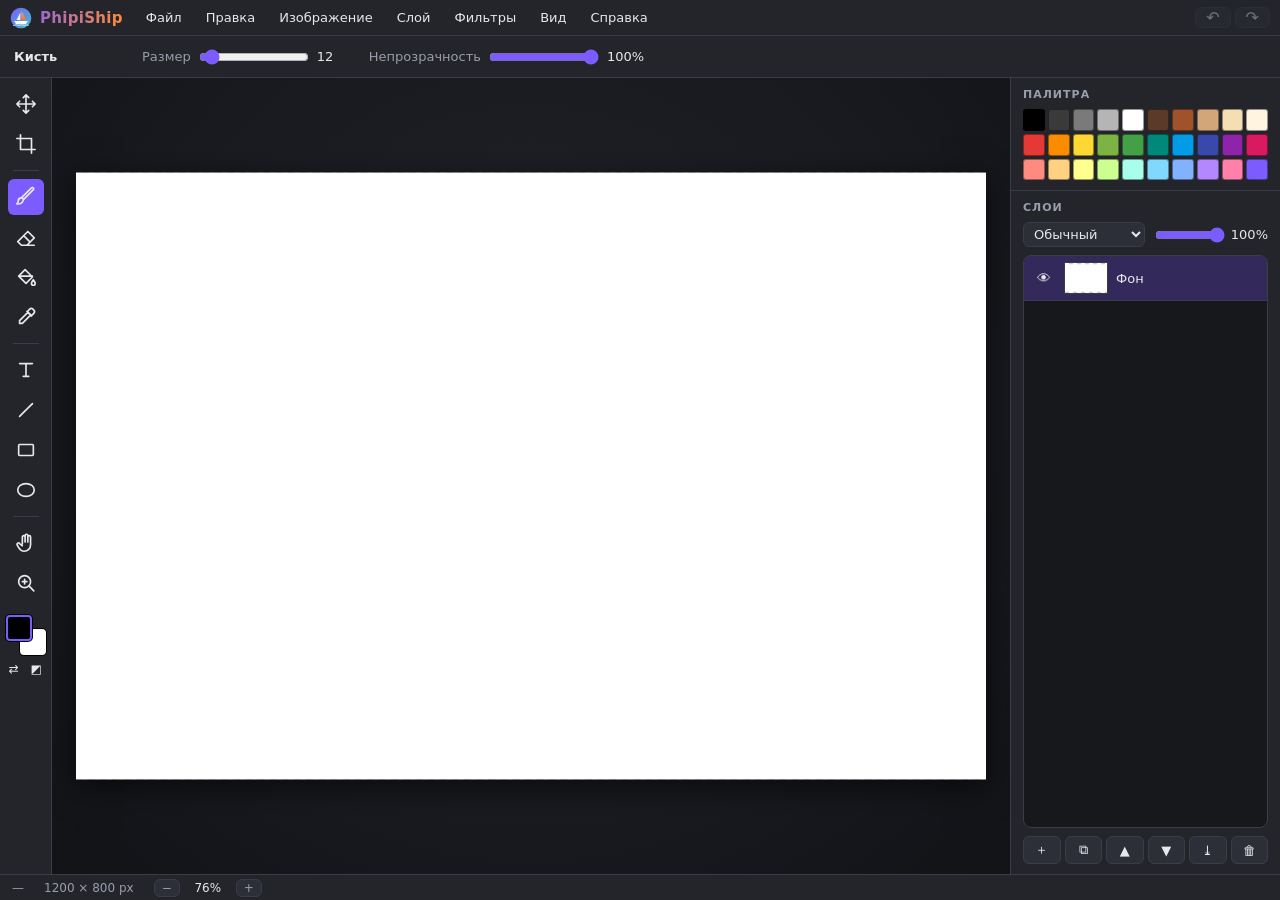
==== index.html @ d6c44a64 "Add PhipiShip: browser-based raster image editor Layers with blend modes, brush/eraser/fill/picker/t" ====
<!doctype html>
<html lang="ru">
<head>
  <meta charset="utf-8">
  <meta name="viewport" content="width=device-width, initial-scale=1">
  <title>PhipiShip — графический редактор</title>
  <link rel="icon" href="logo.svg" type="image/svg+xml">
  <link rel="stylesheet" href="style.css">
</head>
<body>
  <header class="menubar">
    <div class="brand">
      <img src="logo.svg" alt="" width="22" height="22">
      <span>PhipiShip</span>
    </div>

    <nav class="menus">
      <div class="menu">
        <button class="menu-title">Файл</button>
        <div class="dropdown">
          <button data-action="new">Новый… <kbd>Ctrl+Alt+N</kbd></button>
          <button data-action="open">Открыть… <kbd>Ctrl+O</kbd></button>
          <button data-action="place">Поместить как слой…</button>
          <hr>
          <button data-action="savePng">Сохранить PNG <kbd>Ctrl+S</kbd></button>
          <button data-action="saveJpg">Экспорт JPG…</button>
        </div>
      </div>
      <div class="menu">
        <button class="menu-title">Правка</button>
        <div class="dropdown">
          <button data-action="undo">Отменить <kbd>Ctrl+Z</kbd></button>
          <button data-action="redo">Повторить <kbd>Ctrl+Shift+Z</kbd></button>
          <hr>
          <button data-action="clearLayer">Очистить слой <kbd>Del</kbd></button>
          <button data-action="fillLayer">Залить слой основным цветом</button>
        </div>
      </div>
      <div class="menu">
        <button class="menu-title">Изображение</button>
        <div class="dropdown">
          <button data-action="imageSize">Размер изображения…</button>
          <button data-action="canvasSize">Размер холста…</button>
          <hr>
          <button data-action="rotCW">Повернуть на 90° по часовой</button>
          <button data-action="rotCCW">Повернуть на 90° против часовой</button>
          <button data-action="flipH">Отразить холст по горизонтали</button>
          <button data-action="flipV">Отразить холст по вертикали</button>
          <hr>
          <button data-action="flatten">Свести все слои</button>
        </div>
      </div>
      <div class="menu">
        <button class="menu-title">Слой</button>
        <div class="dropdown">
          <button data-action="layerNew">Новый слой <kbd>Ctrl+Shift+N</kbd></button>
          <button data-action="layerDup">Дублировать слой <kbd>Ctrl+J</kbd></button>
          <button data-action="layerDel">Удалить слой</button>
          <button data-action="mergeDown">Объединить с нижним <kbd>Ctrl+E</kbd></button>
          <hr>
          <button data-action="layerUp">Поднять</button>
          <button data-action="layerDown">Опустить</button>
          <hr>
          <button data-action="flipLayerH">Отразить слой по горизонтали</button>
          <button data-action="flipLayerV">Отразить слой по вертикали</button>
        </div>
      </div>
      <div class="menu">
        <button class="menu-title">Фильтры</button>
        <div class="dropdown">
          <button data-action="brightness">Яркость / Контраст…</button>
          <button data-action="hueSat">Тон / Насыщенность…</button>
          <hr>
          <button data-action="grayscale">Обесцветить</button>
          <button data-action="invert">Инвертировать <kbd>Ctrl+I</kbd></button>
          <button data-action="sepia">Сепия</button>
          <hr>
          <button data-action="blur">Размытие…</button>
          <button data-action="sharpen">Резкость…</button>
          <button data-action="noise">Шум…</button>
          <button data-action="pixelate">Пикселизация…</button>
          <button data-action="threshold">Порог…</button>
        </div>
      </div>
      <div class="menu">
        <button class="menu-title">Вид</button>
        <div class="dropdown">
          <button data-action="zoomIn">Приблизить <kbd>Ctrl++</kbd></button>
          <button data-action="zoomOut">Отдалить <kbd>Ctrl+−</kbd></button>
          <button data-action="fit">По размеру окна <kbd>Ctrl+0</kbd></button>
          <button data-action="actual">100% <kbd>Ctrl+1</kbd></button>
        </div>
      </div>
      <div class="menu">
        <button class="menu-title">Справка</button>
        <div class="dropdown">
          <button data-action="shortcuts">Горячие клавиши</button>
          <button data-action="about">О программе</button>
        </div>
      </div>
    </nav>

    <div class="history-btns">
      <button id="undoBtn" data-action="undo" title="Отменить (Ctrl+Z)">↶</button>
      <button id="redoBtn" data-action="redo" title="Повторить (Ctrl+Shift+Z)">↷</button>
    </div>
  </header>

  <div class="optionsbar">
    <span class="opt-tool" id="optToolName">Кисть</span>
    <label data-for="brush eraser line rect ellipse">Размер
      <input type="range" id="size" min="1" max="200" value="12">
      <output id="sizeOut">12</output>
    </label>
    <label data-for="brush eraser line rect ellipse fill text">Непрозрачность
      <input type="range" id="opacity" min="1" max="100" value="100">
      <output id="opacityOut">100%</output>
    </label>
    <label data-for="fill">Допуск
      <input type="range" id="tolerance" min="0" max="255" value="32">
      <output id="toleranceOut">32</output>
    </label>
    <label data-for="rect ellipse">
      <input type="checkbox" id="shapeFill"> Заливка
    </label>
    <label data-for="text">Шрифт
      <select id="font">
        <option value="system-ui, sans-serif">Без засечек</option>
        <option value="Georgia, serif">С засечками</option>
        <option value="ui-monospace, monospace">Моноширинный</option>
        <option value="Impact, 'Arial Black', sans-serif">Плакатный</option>
        <option value="'Comic Sans MS', 'Comic Neue', cursive">Рукописный</option>
      </select>
    </label>
    <label data-for="text">Кегль
      <input type="number" id="fontSize" min="4" max="999" value="48">
    </label>
    <label data-for="text">
      <input type="checkbox" id="fontBold"> Жирный
    </label>
    <span data-for="crop" class="crop-actions">
      <button id="cropApply" class="primary">Применить (Enter)</button>
      <button id="cropCancel">Отмена (Esc)</button>
    </span>
    <span data-for="move picker hand zoom" class="hint" id="toolHint"></span>
  </div>

  <main class="workspace">
    <aside class="toolbar" id="toolbar">
      <button data-tool="move" title="Перемещение (V)"><svg viewBox="0 0 24 24"><path d="M12 2v20M2 12h20M12 2 9 5M12 2l3 3M12 22l-3-3M12 22l3-3M2 12l3-3M2 12l3 3M22 12l-3-3M22 12l-3 3"/></svg></button>
      <button data-tool="crop" title="Кадрирование (C)"><svg viewBox="0 0 24 24"><path d="M6 2v16h16M2 6h16v16"/></svg></button>
      <span class="sep"></span>
      <button data-tool="brush" title="Кисть (B)"><svg viewBox="0 0 24 24"><path d="M9.5 14.5 20 4a1.4 1.4 0 0 0-2-2L7.5 12.5"/><path d="M7 13c-2 0-3.5 1.5-3.5 3.5 0 1.5-1 2.5-1.5 3 3 .5 7-.5 7-4.5a2 2 0 0 0-2-2z"/></svg></button>
      <button data-tool="eraser" title="Ластик (E)"><svg viewBox="0 0 24 24"><path d="m7 21-4-4L14 6l7 7-8 8H7zM9.5 10.5l7 7M13 21h8"/></svg></button>
      <button data-tool="fill" title="Заливка (G)"><svg viewBox="0 0 24 24"><path d="m4 11 7-7 8 8-7 7zM4 11h15M20 15s2 2.7 2 4a2 2 0 0 1-4 0c0-1.3 2-4 2-4z"/></svg></button>
      <button data-tool="picker" title="Пипетка (I)"><svg viewBox="0 0 24 24"><path d="M14 7 5 16v3h3l9-9M13 6l5 5M16 3.5a2.5 2.5 0 0 1 3.5 0l1 1a2.5 2.5 0 0 1 0 3.5L18 10.5 13.5 6z"/></svg></button>
      <span class="sep"></span>
      <button data-tool="text" title="Текст (T)"><svg viewBox="0 0 24 24"><path d="M5 5h14M12 5v14M9 19h6"/></svg></button>
      <button data-tool="line" title="Линия (L)"><svg viewBox="0 0 24 24"><path d="M5 19 19 5"/></svg></button>
      <button data-tool="rect" title="Прямоугольник (U)"><svg viewBox="0 0 24 24"><rect x="4" y="6" width="16" height="12" rx="1"/></svg></button>
      <button data-tool="ellipse" title="Эллипс (O)"><svg viewBox="0 0 24 24"><ellipse cx="12" cy="12" rx="9" ry="7"/></svg></button>
      <span class="sep"></span>
      <button data-tool="hand" title="Рука (H, или зажать Пробел)"><svg viewBox="0 0 24 24"><path d="M8 13V5.5a1.5 1.5 0 0 1 3 0V11M11 11V4a1.5 1.5 0 0 1 3 0v7M14 11V5.5a1.5 1.5 0 0 1 3 0V14c0 4-3 7-7 7-3 0-4.5-1.5-6-4l-1.6-2.8a1.5 1.5 0 0 1 2.6-1.5L8 15"/></svg></button>
      <button data-tool="zoom" title="Масштаб (Z, Alt — отдалить)"><svg viewBox="0 0 24 24"><circle cx="10.5" cy="10.5" r="6.5"/><path d="m15.5 15.5 5 5M8 10.5h5M10.5 8v5"/></svg></button>

      <div class="colors">
        <div class="swatches">
          <button id="secondarySwatch" class="swatch secondary" title="Фоновый цвет"></button>
          <button id="primarySwatch" class="swatch primary" title="Основной цвет"></button>
        </div>
        <div class="color-tools">
          <button id="swapColors" title="Поменять местами (X)">⇄</button>
          <button id="resetColors" title="По умолчанию (D)">◩</button>
        </div>
        <input type="color" id="primaryInput" value="#000000" hidden>
        <input type="color" id="secondaryInput" value="#ffffff" hidden>
      </div>
    </aside>

    <section class="viewport" id="viewport">
      <div class="stage" id="stage">
        <canvas id="view"></canvas>
      </div>
      <div class="drop-hint" id="dropHint">Отпустите, чтобы добавить изображение как слой</div>
    </section>

    <aside class="panel">
      <section class="panel-block">
        <h3>Палитра</h3>
        <div class="palette" id="palette"></div>
      </section>

      <section class="panel-block layers-block">
        <h3>Слои</h3>
        <div class="layer-props">
          <select id="blendMode" title="Режим наложения">
            <option value="source-over">Обычный</option>
            <option value="multiply">Умножение</option>
            <option value="screen">Экран</option>
            <option value="overlay">Перекрытие</option>
            <option value="darken">Затемнение</option>
            <option value="lighten">Замена светлым</option>
            <option value="color-dodge">Осветление основы</option>
            <option value="color-burn">Затемнение основы</option>
            <option value="hard-light">Жёсткий свет</option>
            <option value="soft-light">Мягкий свет</option>
            <option value="difference">Разница</option>
            <option value="exclusion">Исключение</option>
            <option value="hue">Цветовой тон</option>
            <option value="saturation">Насыщенность</option>
            <option value="color">Цветность</option>
            <option value="luminosity">Яркость</option>
          </select>
          <label class="layer-opacity" title="Непрозрачность слоя">
            <input type="range" id="layerOpacity" min="0" max="100" value="100">
            <output id="layerOpacityOut">100%</output>
          </label>
        </div>
        <ul class="layers" id="layers"></ul>
        <div class="layer-actions">
          <button data-action="layerNew" title="Новый слой">＋</button>
          <button data-action="layerDup" title="Дублировать">⧉</button>
          <button data-action="layerUp" title="Поднять">▲</button>
          <button data-action="layerDown" title="Опустить">▼</button>
          <button data-action="mergeDown" title="Объединить с нижним">⤓</button>
          <button data-action="layerDel" title="Удалить слой">🗑</button>
        </div>
      </section>
    </aside>
  </main>

  <footer class="statusbar">
    <span id="statusCoords">—</span>
    <span id="statusSize"></span>
    <span class="zoom-ctl">
      <button data-action="zoomOut" title="Отдалить">−</button>
      <span id="zoomLabel">100%</span>
      <button data-action="zoomIn" title="Приблизить">+</button>
    </span>
    <span id="statusMsg" class="msg"></span>
  </footer>

  <div class="modal" id="modal" hidden>
    <form class="modal-box" id="modalForm">
      <h2 id="modalTitle"></h2>
      <div id="modalBody" class="modal-body"></div>
      <div class="modal-buttons">
        <button type="button" id="modalCancel">Отмена</button>
        <button type="submit" id="modalOk" class="primary">OK</button>
      </div>
    </form>
  </div>

  <input type="file" id="fileOpen" accept="image/*" hidden>
  <input type="file" id="filePlace" accept="image/*" hidden>

  <script src="app.js"></script>
</body>
</html>
---- style.css ----
:root {
  --bg: #17181c;
  --panel: #23252b;
  --panel-2: #2c2f37;
  --border: #3a3d47;
  --text: #e7e8ec;
  --muted: #9a9dab;
  --accent: #7c5cff;
  --accent-2: #ff8a3d;
  --danger: #ff5c6c;
  font-family: system-ui, -apple-system, "Segoe UI", Roboto, sans-serif;
  font-size: 13px;
  color-scheme: dark;
}

* { box-sizing: border-box; }
[hidden] { display: none !important; }

html, body {
  margin: 0;
  height: 100%;
  background: var(--bg);
  color: var(--text);
  overflow: hidden;
}

body {
  display: grid;
  grid-template-rows: 36px 42px 1fr 26px;
  user-select: none;
}

button, select, input {
  font: inherit;
  color: inherit;
}

button {
  background: var(--panel-2);
  border: 1px solid var(--border);
  border-radius: 6px;
  padding: 4px 10px;
  cursor: pointer;
}
button:hover { border-color: var(--accent); }
button:disabled { opacity: .4; cursor: default; border-color: var(--border); }
button.primary { background: var(--accent); border-color: var(--accent); color: #fff; }

select, input[type=number] {
  background: var(--panel-2);
  border: 1px solid var(--border);
  border-radius: 6px;
  padding: 3px 6px;
}
input[type=number] { width: 72px; }
input[type=range] { accent-color: var(--accent); width: 110px; }
input[type=checkbox] { accent-color: var(--accent); }

kbd {
  font-family: inherit;
  font-size: 11px;
  color: var(--muted);
  margin-left: auto;
  padding-left: 24px;
}

/* ---------- Меню ---------- */
.menubar {
  display: flex;
  align-items: center;
  gap: 12px;
  padding: 0 10px;
  background: var(--panel);
  border-bottom: 1px solid var(--border);
}
.brand {
  display: flex;
  align-items: center;
  gap: 8px;
  font-weight: 700;
  letter-spacing: .3px;
  background: linear-gradient(90deg, var(--accent), var(--accent-2));
  -webkit-background-clip: text;
  background-clip: text;
  color: transparent;
  font-size: 15px;
}
.menus { display: flex; gap: 2px; }
.menu { position: relative; }
.menu-title { background: none; border: 1px solid transparent; }
.menu.open .menu-title, .menu-title:hover { background: var(--panel-2); border-color: transparent; }
.dropdown {
  display: none;
  position: absolute;
  top: 100%;
  left: 0;
  z-index: 50;
  min-width: 260px;
  padding: 6px;
  background: var(--panel);
  border: 1px solid var(--border);
  border-radius: 8px;
  box-shadow: 0 12px 32px rgba(0,0,0,.45);
}
.menu.open .dropdown { display: block; }
.dropdown button {
  display: flex;
  width: 100%;
  text-align: left;
  background: none;
  border: none;
  padding: 6px 10px;
}
.dropdown button:hover { background: var(--accent); color: #fff; }
.dropdown button:hover kbd { color: #fff; }
.dropdown hr { border: 0; border-top: 1px solid var(--border); margin: 4px 0; }
.history-btns { margin-left: auto; display: flex; gap: 4px; }
.history-btns button { font-size: 16px; padding: 0 10px; }

/* ---------- Панель параметров ---------- */
.optionsbar {
  display: flex;
  align-items: center;
  gap: 18px;
  padding: 0 14px;
  background: var(--panel);
  border-bottom: 1px solid var(--border);
  white-space: nowrap;
  overflow-x: auto;
}
.optionsbar label { display: flex; align-items: center; gap: 6px; color: var(--muted); }
.optionsbar output { color: var(--text); min-width: 34px; }
.opt-tool { font-weight: 600; min-width: 110px; }
.crop-actions { display: flex; gap: 6px; }
.hint { color: var(--muted); }

/* ---------- Рабочая область ---------- */
.workspace {
  display: grid;
  grid-template-columns: 52px 1fr 270px;
  min-height: 0;
}

.toolbar {
  display: flex;
  flex-direction: column;
  align-items: center;
  gap: 4px;
  padding: 8px 0;
  background: var(--panel);
  border-right: 1px solid var(--border);
  overflow-y: auto;
}
.toolbar [data-tool] {
  width: 36px;
  height: 36px;
  padding: 6px;
  background: none;
  border-color: transparent;
}
.toolbar [data-tool]:hover { background: var(--panel-2); }
.toolbar [data-tool].active { background: var(--accent); }
.toolbar svg {
  width: 100%;
  height: 100%;
  fill: none;
  stroke: currentColor;
  stroke-width: 1.8;
  stroke-linecap: round;
  stroke-linejoin: round;
}
.toolbar .sep { width: 26px; height: 1px; background: var(--border); margin: 4px 0; }

.colors { margin-top: 10px; display: flex; flex-direction: column; align-items: center; gap: 6px; }
.swatches { position: relative; width: 40px; height: 40px; }
.swatch {
  position: absolute;
  width: 26px;
  height: 26px;
  padding: 0;
  border: 2px solid #fff;
  border-radius: 4px;
  box-shadow: 0 0 0 1px #000;
}
.swatch.primary { left: 0; top: 0; z-index: 1; }
.swatch.secondary { right: 0; bottom: 0; }
.color-tools { display: flex; gap: 2px; }
.color-tools button { padding: 0 4px; font-size: 12px; background: none; border-color: transparent; }

.viewport {
  position: relative;
  overflow: hidden;
  background:
    radial-gradient(circle at 50% 40%, #22242b, #121317);
  touch-action: none;
}
.stage {
  position: absolute;
  left: 0;
  top: 0;
  transform-origin: 0 0;
  box-shadow: 0 10px 40px rgba(0,0,0,.6);
}
#view {
  display: block;
  background-color: #fff;
  background-image:
    linear-gradient(45deg, #ccc 25%, transparent 25%),
    linear-gradient(-45deg, #ccc 25%, transparent 25%),
    linear-gradient(45deg, transparent 75%, #ccc 75%),
    linear-gradient(-45deg, transparent 75%, #ccc 75%);
  background-size: 16px 16px;
  background-position: 0 0, 0 8px, 8px -8px, -8px 0;
}
.viewport[data-cursor=crosshair] { cursor: crosshair; }
.viewport[data-cursor=move] { cursor: move; }
.viewport[data-cursor=grab] { cursor: grab; }
.viewport[data-cursor=grabbing] { cursor: grabbing; }
.viewport[data-cursor=text] { cursor: text; }
.viewport[data-cursor=zoom-in] { cursor: zoom-in; }
.viewport[data-cursor=none] { cursor: none; }

.brush-cursor {
  position: absolute;
  pointer-events: none;
  border: 1px solid #fff;
  border-radius: 50%;
  box-shadow: 0 0 0 1px rgba(0,0,0,.7);
  transform: translate(-50%, -50%);
  display: none;
}

.drop-hint {
  display: none;
  position: absolute;
  inset: 16px;
  border: 2px dashed var(--accent);
  border-radius: 12px;
  background: rgba(124,92,255,.12);
  align-items: center;
  justify-content: center;
  font-size: 16px;
  pointer-events: none;
}
.viewport.dragover .drop-hint { display: flex; }

/* ---------- Правая панель ---------- */
.panel {
  display: flex;
  flex-direction: column;
  background: var(--panel);
  border-left: 1px solid var(--border);
  min-height: 0;
}
.panel-block { padding: 10px 12px; border-bottom: 1px solid var(--border); }
.panel-block h3 {
  margin: 0 0 8px;
  font-size: 11px;
  text-transform: uppercase;
  letter-spacing: 1px;
  color: var(--muted);
}
.palette { display: grid; grid-template-columns: repeat(10, 1fr); gap: 3px; }
.palette button {
  aspect-ratio: 1;
  padding: 0;
  border-radius: 3px;
  border: 1px solid rgba(0,0,0,.4);
}
.palette button:hover { transform: scale(1.15); border-color: #fff; }

.layers-block { flex: 1; display: flex; flex-direction: column; min-height: 0; border-bottom: 0; }
.layer-props { display: flex; gap: 8px; align-items: center; margin-bottom: 8px; }
.layer-props select { flex: 1; min-width: 0; }
.layer-opacity { display: flex; align-items: center; gap: 4px; }
.layer-opacity input { width: 70px; }
.layer-opacity output { min-width: 34px; text-align: right; }

.layers {
  list-style: none;
  margin: 0;
  padding: 0;
  flex: 1;
  overflow-y: auto;
  border: 1px solid var(--border);
  border-radius: 8px;
  background: var(--bg);
}
.layers li {
  display: flex;
  align-items: center;
  gap: 8px;
  padding: 6px 8px;
  border-bottom: 1px solid var(--border);
  cursor: pointer;
}
.layers li.active { background: rgba(124,92,255,.28); }
.layers li.hidden-layer .layer-name, .layers li.hidden-layer canvas { opacity: .4; }
.layers .eye { padding: 0 4px; background: none; border: none; font-size: 14px; width: 24px; }
.layers canvas {
  width: 44px;
  height: 32px;
  object-fit: contain;
  border: 1px solid var(--border);
  background-color: #fff;
  background-image: linear-gradient(45deg, #ccc 25%, transparent 25%), linear-gradient(-45deg, #ccc 25%, transparent 25%), linear-gradient(45deg, transparent 75%, #ccc 75%), linear-gradient(-45deg, transparent 75%, #ccc 75%);
  background-size: 8px 8px;
  background-position: 0 0, 0 4px, 4px -4px, -4px 0;
}
.layer-name { flex: 1; overflow: hidden; text-overflow: ellipsis; white-space: nowrap; }
.layer-name input { width: 100%; background: var(--panel-2); border: 1px solid var(--accent); border-radius: 4px; padding: 2px 4px; }
.layer-actions { display: flex; gap: 4px; margin-top: 8px; }
.layer-actions button { flex: 1; padding: 4px 0; }

/* ---------- Строка состояния ---------- */
.statusbar {
  display: flex;
  align-items: center;
  gap: 20px;
  padding: 0 12px;
  background: var(--panel);
  border-top: 1px solid var(--border);
  color: var(--muted);
  font-size: 12px;
}
.zoom-ctl { display: flex; align-items: center; gap: 6px; }
.zoom-ctl button { padding: 0 7px; line-height: 16px; }
#zoomLabel { min-width: 44px; text-align: center; color: var(--text); }
.msg { margin-left: auto; color: var(--accent-2); }

/* ---------- Модальное окно ---------- */
.modal {
  position: fixed;
  inset: 0;
  z-index: 100;
  display: flex;
  align-items: center;
  justify-content: center;
  background: rgba(0,0,0,.35);
}
.modal[hidden] { display: none; }
.modal-box {
  width: min(420px, calc(100vw - 32px));
  padding: 18px 20px;
  background: var(--panel);
  border: 1px solid var(--border);
  border-radius: 12px;
  box-shadow: 0 20px 60px rgba(0,0,0,.6);
}
.modal-box h2 { margin: 0 0 14px; font-size: 16px; }
.modal-body { display: flex; flex-direction: column; gap: 12px; }
.modal-body p { margin: 0; color: var(--muted); line-height: 1.5; user-select: text; }
.modal-body table { border-collapse: collapse; width: 100%; }
.modal-body td { padding: 3px 6px; border-bottom: 1px solid var(--border); }
.modal-body td:first-child { color: var(--accent-2); white-space: nowrap; }
.field { display: grid; grid-template-columns: 130px 1fr auto; align-items: center; gap: 10px; }
.field > span:first-child { color: var(--muted); }
.field input[type=range] { width: 100%; }
.field output { min-width: 36px; text-align: right; }
.modal-buttons { display: flex; justify-content: flex-end; gap: 8px; margin-top: 18px; }

@media (max-width: 860px) {
  .workspace { grid-template-columns: 52px 1fr; }
  .panel { display: none; }
}
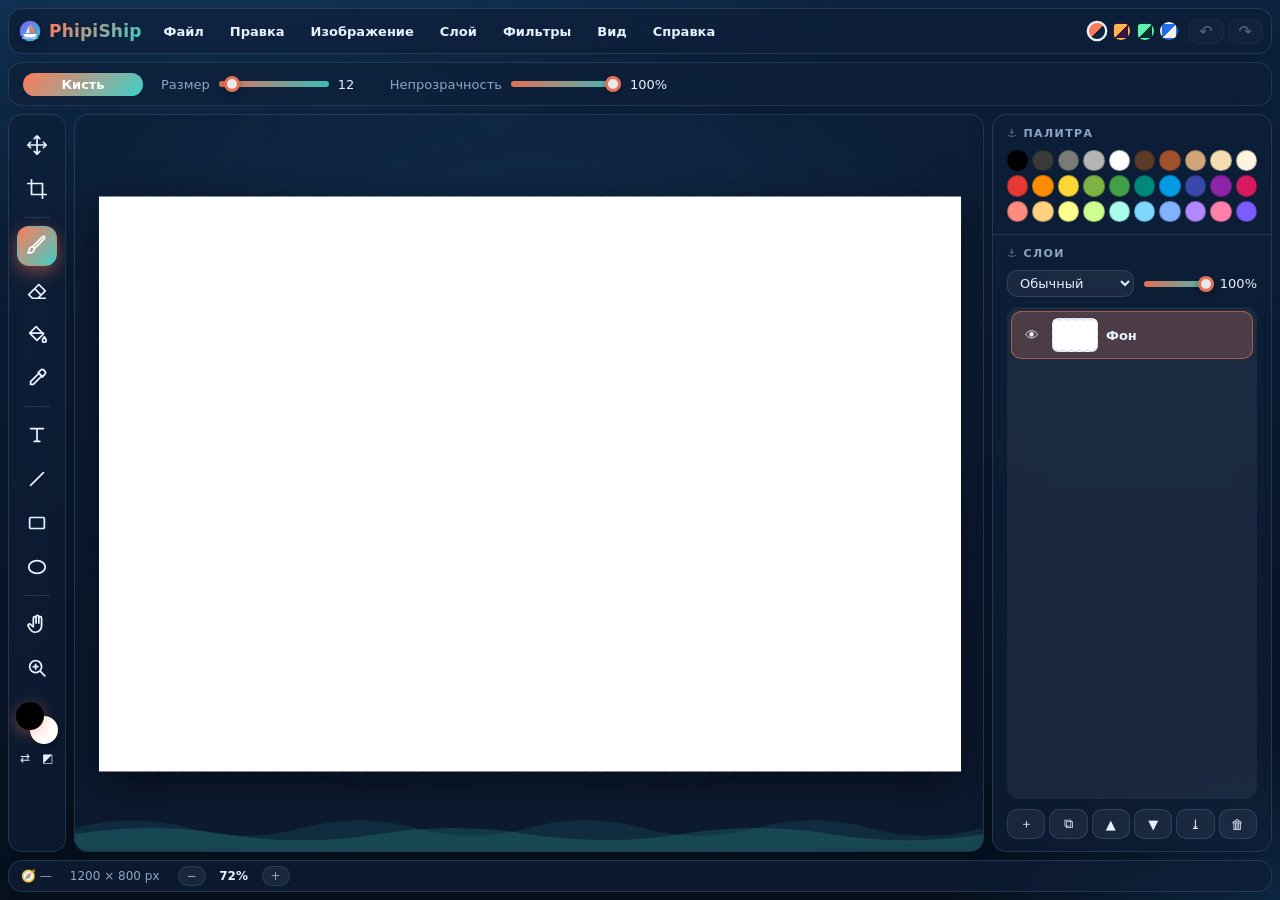
==== commit b8a6d71e: "Nautical redesign: glass panels, waves, themes, mobile support - Four switchable themes (Ночное море" ====
--- a/index.html
+++ b/index.html
@@ -100,7 +100,15 @@
       </div>
     </nav>
 
+    <div class="themes" id="themes" title="Тема оформления">
+      <button data-theme-pick="ocean" title="Ночное море"></button>
+      <button data-theme-pick="sunset" title="Закат"></button>
+      <button data-theme-pick="lagoon" title="Лагуна"></button>
+      <button data-theme-pick="sail" title="Парус (светлая)"></button>
+    </div>
+
     <div class="history-btns">
+      <button id="panelToggle" class="panel-toggle" title="Слои и палитра">☰</button>
       <button id="undoBtn" data-action="undo" title="Отменить (Ctrl+Z)">↶</button>
       <button id="redoBtn" data-action="redo" title="Повторить (Ctrl+Shift+Z)">↷</button>
     </div>
@@ -181,6 +189,10 @@
       <div class="stage" id="stage">
         <canvas id="view"></canvas>
       </div>
+      <svg class="waves" viewBox="0 0 1200 60" preserveAspectRatio="none" aria-hidden="true">
+        <path class="wave w1" d="M0 30 Q 75 10 150 30 T 300 30 T 450 30 T 600 30 T 750 30 T 900 30 T 1050 30 T 1200 30 T 1350 30 T 1500 30 T 1650 30 T 1800 30 T 1950 30 T 2100 30 T 2250 30 T 2400 30 V60 H0Z"/>
+        <path class="wave w2" d="M0 38 Q 100 22 200 38 T 400 38 T 600 38 T 800 38 T 1000 38 T 1200 38 T 1400 38 T 1600 38 T 1800 38 T 2000 38 T 2200 38 T 2400 38 V60 H0Z"/>
+      </svg>
       <div class="drop-hint" id="dropHint">Отпустите, чтобы добавить изображение как слой</div>
     </section>
 
@@ -240,6 +252,14 @@
     <span id="statusMsg" class="msg"></span>
   </footer>
 
+  <div class="splash" id="splash">
+    <div class="splash-boat">
+      <img src="logo.svg" alt="" width="96" height="96">
+    </div>
+    <div class="splash-title">PhipiShip</div>
+    <div class="splash-sub">Отдаём швартовы…</div>
+  </div>
+
   <div class="modal" id="modal" hidden>
     <form class="modal-box" id="modalForm">
       <h2 id="modalTitle"></h2>
--- a/style.css
+++ b/style.css
@@ -1,16 +1,83 @@
+/* =========================================================
+   PhipiShip — морская тема: плавающие «стеклянные» панели,
+   волны под холстом, четыре темы оформления.
+   ========================================================= */
+
+:root,
+[data-theme=ocean] {
+  --sea-1: #07111f;
+  --sea-2: #0d2340;
+  --sea-3: #12395e;
+  --glass: rgba(16, 30, 52, .72);
+  --glass-2: rgba(255, 255, 255, .06);
+  --glass-hover: rgba(255, 255, 255, .12);
+  --border: rgba(140, 190, 255, .16);
+  --text: #e8f1ff;
+  --muted: #8ea6c4;
+  --accent: #ff7a59;     /* коралл */
+  --accent-2: #3fd0c9;   /* бирюза */
+  --accent-ink: #fff;
+  --wave: #3fd0c9;
+  --canvas-shadow: 0 18px 60px rgba(0, 0, 0, .55), 0 0 0 1px rgba(255, 255, 255, .06);
+  color-scheme: dark;
+}
+[data-theme=sunset] {
+  --sea-1: #1a0b24;
+  --sea-2: #3b1240;
+  --sea-3: #6b2346;
+  --glass: rgba(40, 14, 44, .72);
+  --glass-2: rgba(255, 255, 255, .06);
+  --glass-hover: rgba(255, 255, 255, .12);
+  --border: rgba(255, 170, 200, .18);
+  --text: #fff0f4;
+  --muted: #c99bb2;
+  --accent: #ffb547;
+  --accent-2: #ff5f8f;
+  --accent-ink: #2a0d1c;
+  --wave: #ff5f8f;
+  --canvas-shadow: 0 18px 60px rgba(0, 0, 0, .55), 0 0 0 1px rgba(255, 255, 255, .06);
+  color-scheme: dark;
+}
+[data-theme=lagoon] {
+  --sea-1: #04161a;
+  --sea-2: #07302f;
+  --sea-3: #0d4a40;
+  --glass: rgba(8, 36, 36, .72);
+  --glass-2: rgba(255, 255, 255, .06);
+  --glass-hover: rgba(255, 255, 255, .12);
+  --border: rgba(120, 255, 210, .16);
+  --text: #e6fff7;
+  --muted: #86b8a8;
+  --accent: #5ef2b0;
+  --accent-2: #ffe066;
+  --accent-ink: #032019;
+  --wave: #5ef2b0;
+  --canvas-shadow: 0 18px 60px rgba(0, 0, 0, .55), 0 0 0 1px rgba(255, 255, 255, .06);
+  color-scheme: dark;
+}
+[data-theme=sail] {
+  --sea-1: #f4efe6;
+  --sea-2: #e6eef5;
+  --sea-3: #cfe0ee;
+  --glass: rgba(255, 255, 255, .78);
+  --glass-2: rgba(10, 40, 80, .05);
+  --glass-hover: rgba(10, 40, 80, .1);
+  --border: rgba(10, 40, 80, .14);
+  --text: #12253d;
+  --muted: #5d7290;
+  --accent: #1f6feb;
+  --accent-2: #ff7a59;
+  --accent-ink: #fff;
+  --wave: #1f6feb;
+  --canvas-shadow: 0 18px 50px rgba(18, 37, 61, .25), 0 0 0 1px rgba(18, 37, 61, .08);
+  color-scheme: light;
+}
+
 :root {
-  --bg: #17181c;
-  --panel: #23252b;
-  --panel-2: #2c2f37;
-  --border: #3a3d47;
-  --text: #e7e8ec;
-  --muted: #9a9dab;
-  --accent: #7c5cff;
-  --accent-2: #ff8a3d;
-  --danger: #ff5c6c;
-  font-family: system-ui, -apple-system, "Segoe UI", Roboto, sans-serif;
+  --radius: 14px;
+  --grad: linear-gradient(135deg, var(--accent), var(--accent-2));
+  font-family: "Nunito", system-ui, -apple-system, "Segoe UI", Roboto, sans-serif;
   font-size: 13px;
-  color-scheme: dark;
 }
 
 * { box-sizing: border-box; }
@@ -19,42 +86,96 @@
 html, body {
   margin: 0;
   height: 100%;
-  background: var(--bg);
   color: var(--text);
   overflow: hidden;
 }
 
 body {
   display: grid;
-  grid-template-rows: 36px 42px 1fr 26px;
+  grid-template-rows: auto auto 1fr auto;
+  gap: 8px;
+  padding: 8px;
   user-select: none;
-}
-
-button, select, input {
+  background:
+    radial-gradient(1200px 600px at 15% -10%, var(--sea-3), transparent 60%),
+    radial-gradient(900px 500px at 110% 110%, var(--sea-3), transparent 55%),
+    linear-gradient(180deg, var(--sea-2), var(--sea-1));
+  background-attachment: fixed;
+  transition: background .4s;
+}
+
+button, select, input, textarea {
   font: inherit;
   color: inherit;
 }
 
 button {
-  background: var(--panel-2);
+  background: var(--glass-2);
   border: 1px solid var(--border);
+  border-radius: 10px;
+  padding: 5px 11px;
+  cursor: pointer;
+  transition: background .15s, border-color .15s, transform .1s, box-shadow .15s;
+}
+button:hover { background: var(--glass-hover); }
+button:active { transform: scale(.96); }
+button:disabled { opacity: .35; cursor: default; transform: none; }
+button.primary {
+  background: var(--grad);
+  border-color: transparent;
+  color: var(--accent-ink);
+  font-weight: 700;
+  box-shadow: 0 4px 16px color-mix(in srgb, var(--accent) 40%, transparent);
+}
+button:focus-visible, select:focus-visible, input:focus-visible { outline: 2px solid var(--accent-2); outline-offset: 1px; }
+
+select, input[type=number], textarea {
+  background: var(--glass-2);
+  border: 1px solid var(--border);
+  border-radius: 10px;
+  padding: 4px 8px;
+}
+select option { background: var(--sea-2); color: var(--text); }
+input[type=number] { width: 72px; }
+input[type=checkbox] { accent-color: var(--accent); width: 15px; height: 15px; }
+
+/* ----- ползунки-«канаты» ----- */
+input[type=range] {
+  -webkit-appearance: none;
+  appearance: none;
+  width: 110px;
+  height: 18px;
+  background: transparent;
+  cursor: pointer;
+}
+input[type=range]::-webkit-slider-runnable-track {
+  height: 6px;
   border-radius: 6px;
-  padding: 4px 10px;
-  cursor: pointer;
-}
-button:hover { border-color: var(--accent); }
-button:disabled { opacity: .4; cursor: default; border-color: var(--border); }
-button.primary { background: var(--accent); border-color: var(--accent); color: #fff; }
-
-select, input[type=number] {
-  background: var(--panel-2);
-  border: 1px solid var(--border);
+  background: linear-gradient(90deg, var(--accent), var(--accent-2));
+  opacity: .9;
+}
+input[type=range]::-moz-range-track {
+  height: 6px;
   border-radius: 6px;
-  padding: 3px 6px;
-}
-input[type=number] { width: 72px; }
-input[type=range] { accent-color: var(--accent); width: 110px; }
-input[type=checkbox] { accent-color: var(--accent); }
+  background: linear-gradient(90deg, var(--accent), var(--accent-2));
+}
+input[type=range]::-webkit-slider-thumb {
+  -webkit-appearance: none;
+  width: 16px;
+  height: 16px;
+  margin-top: -5px;
+  border-radius: 50%;
+  background: #fff;
+  border: 3px solid var(--accent);
+  box-shadow: 0 2px 6px rgba(0, 0, 0, .35);
+}
+input[type=range]::-moz-range-thumb {
+  width: 12px;
+  height: 12px;
+  border-radius: 50%;
+  background: #fff;
+  border: 3px solid var(--accent);
+}
 
 kbd {
   font-family: inherit;
@@ -64,80 +185,143 @@
   padding-left: 24px;
 }
 
+/* общий «стеклянный» остров */
+.menubar, .optionsbar, .toolbar, .panel, .statusbar, .viewport {
+  background: var(--glass);
+  border: 1px solid var(--border);
+  border-radius: var(--radius);
+  backdrop-filter: blur(14px) saturate(1.3);
+  -webkit-backdrop-filter: blur(14px) saturate(1.3);
+  box-shadow: 0 8px 24px rgba(0, 0, 0, .18);
+}
+
 /* ---------- Меню ---------- */
 .menubar {
   display: flex;
   align-items: center;
-  gap: 12px;
-  padding: 0 10px;
-  background: var(--panel);
-  border-bottom: 1px solid var(--border);
+  gap: 10px;
+  height: 46px;
+  padding: 0 8px 0 10px;
+  min-width: 0;
 }
 .brand {
   display: flex;
   align-items: center;
   gap: 8px;
-  font-weight: 700;
-  letter-spacing: .3px;
-  background: linear-gradient(90deg, var(--accent), var(--accent-2));
+  flex-shrink: 0;
+  font-weight: 900;
+  font-size: 17px;
+  letter-spacing: .2px;
+}
+.brand img { animation: bob 3.2s ease-in-out infinite; filter: drop-shadow(0 2px 6px rgba(0,0,0,.35)); }
+.brand span {
+  background: var(--grad);
   -webkit-background-clip: text;
   background-clip: text;
   color: transparent;
-  font-size: 15px;
-}
-.menus { display: flex; gap: 2px; }
-.menu { position: relative; }
-.menu-title { background: none; border: 1px solid transparent; }
-.menu.open .menu-title, .menu-title:hover { background: var(--panel-2); border-color: transparent; }
+}
+@keyframes bob {
+  0%, 100% { transform: translateY(0) rotate(-4deg); }
+  50% { transform: translateY(-3px) rotate(4deg); }
+}
+
+.menus {
+  display: flex;
+  gap: 2px;
+  min-width: 0;
+  overflow-x: auto;
+  scrollbar-width: none;
+}
+.menus::-webkit-scrollbar { display: none; }
+.menu-title {
+  background: none;
+  border: 1px solid transparent;
+  white-space: nowrap;
+  font-weight: 600;
+}
+.menu.open .menu-title { background: var(--glass-hover); }
 .dropdown {
   display: none;
-  position: absolute;
-  top: 100%;
-  left: 0;
-  z-index: 50;
-  min-width: 260px;
+  position: fixed;
+  z-index: 60;
+  min-width: 270px;
+  max-height: calc(100vh - 80px);
+  overflow-y: auto;
   padding: 6px;
-  background: var(--panel);
+  background: color-mix(in srgb, var(--sea-2) 95%, transparent);
+  backdrop-filter: blur(18px) saturate(1.4);
+  -webkit-backdrop-filter: blur(18px) saturate(1.4);
   border: 1px solid var(--border);
-  border-radius: 8px;
-  box-shadow: 0 12px 32px rgba(0,0,0,.45);
-}
-.menu.open .dropdown { display: block; }
+  border-radius: 14px;
+  box-shadow: 0 18px 40px rgba(0, 0, 0, .4);
+  transform-origin: top left;
+}
+.dropdown.show { display: block; animation: drop .16s ease-out; }
+@keyframes drop {
+  from { opacity: 0; transform: translateY(-6px) scale(.98); }
+}
 .dropdown button {
   display: flex;
   width: 100%;
   text-align: left;
   background: none;
   border: none;
-  padding: 6px 10px;
-}
-.dropdown button:hover { background: var(--accent); color: #fff; }
-.dropdown button:hover kbd { color: #fff; }
-.dropdown hr { border: 0; border-top: 1px solid var(--border); margin: 4px 0; }
-.history-btns { margin-left: auto; display: flex; gap: 4px; }
-.history-btns button { font-size: 16px; padding: 0 10px; }
+  border-radius: 9px;
+  padding: 7px 10px;
+}
+.dropdown button:hover { background: var(--grad); color: var(--accent-ink); }
+.dropdown button:hover kbd { color: inherit; opacity: .8; }
+.dropdown hr { border: 0; border-top: 1px solid var(--border); margin: 4px 6px; }
+
+.themes { display: flex; gap: 6px; margin-left: auto; flex-shrink: 0; }
+.themes button {
+  width: 18px;
+  height: 18px;
+  padding: 0;
+  border-radius: 50%;
+  border: 2px solid transparent;
+}
+.themes button[data-theme-pick=ocean] { background: linear-gradient(135deg, #ff7a59 50%, #0d2340 50%); }
+.themes button[data-theme-pick=sunset] { background: linear-gradient(135deg, #ffb547 50%, #3b1240 50%); }
+.themes button[data-theme-pick=lagoon] { background: linear-gradient(135deg, #5ef2b0 50%, #07302f 50%); }
+.themes button[data-theme-pick=sail] { background: linear-gradient(135deg, #1f6feb 50%, #f4efe6 50%); }
+.themes button.active { border-color: var(--text); transform: scale(1.15); }
+
+.history-btns { display: flex; gap: 4px; flex-shrink: 0; }
+.history-btns button { font-size: 16px; padding: 2px 10px; }
+.panel-toggle { display: none; }
 
 /* ---------- Панель параметров ---------- */
 .optionsbar {
   display: flex;
   align-items: center;
   gap: 18px;
+  height: 44px;
   padding: 0 14px;
-  background: var(--panel);
-  border-bottom: 1px solid var(--border);
   white-space: nowrap;
   overflow-x: auto;
-}
-.optionsbar label { display: flex; align-items: center; gap: 6px; color: var(--muted); }
-.optionsbar output { color: var(--text); min-width: 34px; }
-.opt-tool { font-weight: 600; min-width: 110px; }
+  scrollbar-width: none;
+}
+.optionsbar::-webkit-scrollbar { display: none; }
+.optionsbar label { display: flex; align-items: center; gap: 7px; color: var(--muted); }
+.optionsbar output { color: var(--text); min-width: 34px; font-variant-numeric: tabular-nums; }
+.opt-tool {
+  font-weight: 800;
+  min-width: 120px;
+  padding: 4px 12px;
+  border-radius: 999px;
+  background: var(--grad);
+  color: var(--accent-ink);
+  text-align: center;
+}
 .crop-actions { display: flex; gap: 6px; }
-.hint { color: var(--muted); }
+.hint { color: var(--muted); font-style: italic; }
 
 /* ---------- Рабочая область ---------- */
 .workspace {
   display: grid;
-  grid-template-columns: 52px 1fr 270px;
+  grid-template-columns: 58px 1fr 280px;
+  gap: 8px;
   min-height: 0;
 }
 
@@ -146,41 +330,83 @@
   flex-direction: column;
   align-items: center;
   gap: 4px;
-  padding: 8px 0;
-  background: var(--panel);
-  border-right: 1px solid var(--border);
+  padding: 10px 0;
   overflow-y: auto;
-}
+  overflow-x: visible;
+  scrollbar-width: none;
+}
+.toolbar::-webkit-scrollbar { display: none; }
 .toolbar [data-tool] {
-  width: 36px;
-  height: 36px;
-  padding: 6px;
+  position: relative;
+  width: 40px;
+  height: 40px;
+  padding: 8px;
+  flex-shrink: 0;
   background: none;
   border-color: transparent;
-}
-.toolbar [data-tool]:hover { background: var(--panel-2); }
-.toolbar [data-tool].active { background: var(--accent); }
+  border-radius: 12px;
+}
+.toolbar [data-tool]:hover { background: var(--glass-hover); }
+.toolbar [data-tool].active {
+  background: var(--grad);
+  color: var(--accent-ink);
+  box-shadow: 0 6px 18px color-mix(in srgb, var(--accent) 45%, transparent);
+  animation: pop .25s ease-out;
+}
+@keyframes pop {
+  0% { transform: scale(.85); }
+  60% { transform: scale(1.08); }
+}
 .toolbar svg {
   width: 100%;
   height: 100%;
   fill: none;
   stroke: currentColor;
-  stroke-width: 1.8;
+  stroke-width: 1.9;
   stroke-linecap: round;
   stroke-linejoin: round;
 }
-.toolbar .sep { width: 26px; height: 1px; background: var(--border); margin: 4px 0; }
-
-.colors { margin-top: 10px; display: flex; flex-direction: column; align-items: center; gap: 6px; }
-.swatches { position: relative; width: 40px; height: 40px; }
+.toolbar .sep { width: 26px; height: 1px; background: var(--border); margin: 4px 0; flex-shrink: 0; }
+
+/* подсказка-«флажок» */
+.tip {
+  position: fixed;
+  z-index: 80;
+  padding: 5px 10px;
+  border-radius: 8px;
+  background: var(--text);
+  color: var(--sea-1);
+  font-weight: 700;
+  font-size: 12px;
+  pointer-events: none;
+  white-space: nowrap;
+  transform: translateY(-50%);
+  box-shadow: 0 6px 16px rgba(0, 0, 0, .3);
+  animation: tipIn .12s ease-out;
+}
+.tip kbd { color: inherit; opacity: .55; padding-left: 8px; }
+.tip::before {
+  content: "";
+  position: absolute;
+  left: -5px;
+  top: 50%;
+  margin-top: -5px;
+  border: 5px solid transparent;
+  border-left: 0;
+  border-right-color: var(--text);
+}
+@keyframes tipIn { from { opacity: 0; transform: translate(-4px, -50%); } }
+
+.colors { margin-top: 10px; display: flex; flex-direction: column; align-items: center; gap: 6px; flex-shrink: 0; }
+.swatches { position: relative; width: 42px; height: 42px; }
 .swatch {
   position: absolute;
-  width: 26px;
-  height: 26px;
+  width: 28px;
+  height: 28px;
   padding: 0;
-  border: 2px solid #fff;
-  border-radius: 4px;
-  box-shadow: 0 0 0 1px #000;
+  border: 3px solid #fff;
+  border-radius: 50%;
+  box-shadow: 0 2px 8px rgba(0, 0, 0, .4);
 }
 .swatch.primary { left: 0; top: 0; z-index: 1; }
 .swatch.secondary { right: 0; bottom: 0; }
@@ -190,25 +416,27 @@
 .viewport {
   position: relative;
   overflow: hidden;
+  touch-action: none;
   background:
-    radial-gradient(circle at 50% 40%, #22242b, #121317);
-  touch-action: none;
+    radial-gradient(circle at 50% 35%, color-mix(in srgb, var(--sea-3) 55%, transparent), transparent 70%),
+    var(--glass);
 }
 .stage {
   position: absolute;
   left: 0;
   top: 0;
+  z-index: 1;
   transform-origin: 0 0;
-  box-shadow: 0 10px 40px rgba(0,0,0,.6);
+  box-shadow: var(--canvas-shadow);
 }
 #view {
   display: block;
   background-color: #fff;
   background-image:
-    linear-gradient(45deg, #ccc 25%, transparent 25%),
-    linear-gradient(-45deg, #ccc 25%, transparent 25%),
-    linear-gradient(45deg, transparent 75%, #ccc 75%),
-    linear-gradient(-45deg, transparent 75%, #ccc 75%);
+    linear-gradient(45deg, #d6dbe3 25%, transparent 25%),
+    linear-gradient(-45deg, #d6dbe3 25%, transparent 25%),
+    linear-gradient(45deg, transparent 75%, #d6dbe3 75%),
+    linear-gradient(-45deg, transparent 75%, #d6dbe3 75%);
   background-size: 16px 16px;
   background-position: 0 0, 0 8px, 8px -8px, -8px 0;
 }
@@ -220,26 +448,57 @@
 .viewport[data-cursor=zoom-in] { cursor: zoom-in; }
 .viewport[data-cursor=none] { cursor: none; }
 
+/* волны внизу рабочей области */
+.waves {
+  position: absolute;
+  left: 0;
+  bottom: 0;
+  width: 100%;
+  height: 46px;
+  pointer-events: none;
+  z-index: 0;
+  overflow: visible;
+}
+.wave { fill: var(--wave); }
+.wave.w1 { opacity: .1; animation: drift 14s linear infinite; }
+.wave.w2 { opacity: .16; animation: drift 9s linear infinite reverse; }
+@keyframes drift { to { transform: translateX(-600px); } }
+
 .brush-cursor {
   position: absolute;
+  z-index: 5;
   pointer-events: none;
-  border: 1px solid #fff;
+  border: 1.5px solid var(--brush-color, #fff);
   border-radius: 50%;
-  box-shadow: 0 0 0 1px rgba(0,0,0,.7);
+  box-shadow: 0 0 0 1px rgba(0, 0, 0, .55), inset 0 0 0 1px rgba(255, 255, 255, .6);
   transform: translate(-50%, -50%);
   display: none;
+}
+.brush-cursor::after {
+  content: "";
+  position: absolute;
+  left: 50%;
+  top: 50%;
+  width: 3px;
+  height: 3px;
+  margin: -1.5px;
+  border-radius: 50%;
+  background: var(--brush-color, #fff);
+  box-shadow: 0 0 0 1px rgba(0, 0, 0, .5);
 }
 
 .drop-hint {
   display: none;
   position: absolute;
   inset: 16px;
+  z-index: 6;
   border: 2px dashed var(--accent);
-  border-radius: 12px;
-  background: rgba(124,92,255,.12);
+  border-radius: 16px;
+  background: color-mix(in srgb, var(--accent) 14%, transparent);
   align-items: center;
   justify-content: center;
   font-size: 16px;
+  font-weight: 700;
   pointer-events: none;
 }
 .viewport.dragover .drop-hint { display: flex; }
@@ -248,85 +507,106 @@
 .panel {
   display: flex;
   flex-direction: column;
-  background: var(--panel);
-  border-left: 1px solid var(--border);
   min-height: 0;
-}
-.panel-block { padding: 10px 12px; border-bottom: 1px solid var(--border); }
+  overflow: hidden;
+}
+.panel-block { padding: 12px 14px; border-bottom: 1px solid var(--border); }
 .panel-block h3 {
-  margin: 0 0 8px;
+  margin: 0 0 10px;
   font-size: 11px;
+  font-weight: 800;
   text-transform: uppercase;
-  letter-spacing: 1px;
+  letter-spacing: 1.4px;
   color: var(--muted);
 }
-.palette { display: grid; grid-template-columns: repeat(10, 1fr); gap: 3px; }
+.panel-block h3::before { content: "⚓ "; opacity: .6; }
+.palette { display: grid; grid-template-columns: repeat(10, 1fr); gap: 4px; }
 .palette button {
   aspect-ratio: 1;
   padding: 0;
-  border-radius: 3px;
-  border: 1px solid rgba(0,0,0,.4);
-}
-.palette button:hover { transform: scale(1.15); border-color: #fff; }
+  border-radius: 50%;
+  border: 1px solid rgba(0, 0, 0, .25);
+  transition: transform .12s;
+}
+.palette button:hover { transform: scale(1.25); border-color: #fff; z-index: 1; }
 
 .layers-block { flex: 1; display: flex; flex-direction: column; min-height: 0; border-bottom: 0; }
-.layer-props { display: flex; gap: 8px; align-items: center; margin-bottom: 8px; }
+.layer-props { display: flex; gap: 8px; align-items: center; margin-bottom: 10px; }
 .layer-props select { flex: 1; min-width: 0; }
 .layer-opacity { display: flex; align-items: center; gap: 4px; }
 .layer-opacity input { width: 70px; }
-.layer-opacity output { min-width: 34px; text-align: right; }
+.layer-opacity output { min-width: 34px; text-align: right; font-variant-numeric: tabular-nums; }
 
 .layers {
   list-style: none;
   margin: 0;
-  padding: 0;
+  padding: 4px;
   flex: 1;
   overflow-y: auto;
-  border: 1px solid var(--border);
-  border-radius: 8px;
-  background: var(--bg);
+  border-radius: 12px;
+  background: var(--glass-2);
+  display: flex;
+  flex-direction: column;
+  gap: 4px;
 }
 .layers li {
   display: flex;
   align-items: center;
   gap: 8px;
   padding: 6px 8px;
-  border-bottom: 1px solid var(--border);
+  border-radius: 10px;
+  border: 1px solid transparent;
   cursor: pointer;
-}
-.layers li.active { background: rgba(124,92,255,.28); }
+  transition: background .15s;
+}
+.layers li:hover { background: var(--glass-hover); }
+.layers li.active {
+  background: color-mix(in srgb, var(--accent) 22%, transparent);
+  border-color: color-mix(in srgb, var(--accent) 55%, transparent);
+}
 .layers li.hidden-layer .layer-name, .layers li.hidden-layer canvas { opacity: .4; }
 .layers .eye { padding: 0 4px; background: none; border: none; font-size: 14px; width: 24px; }
 .layers canvas {
-  width: 44px;
-  height: 32px;
-  object-fit: contain;
+  width: 46px;
+  height: 34px;
+  border-radius: 6px;
   border: 1px solid var(--border);
   background-color: #fff;
-  background-image: linear-gradient(45deg, #ccc 25%, transparent 25%), linear-gradient(-45deg, #ccc 25%, transparent 25%), linear-gradient(45deg, transparent 75%, #ccc 75%), linear-gradient(-45deg, transparent 75%, #ccc 75%);
+  background-image: linear-gradient(45deg, #d6dbe3 25%, transparent 25%), linear-gradient(-45deg, #d6dbe3 25%, transparent 25%), linear-gradient(45deg, transparent 75%, #d6dbe3 75%), linear-gradient(-45deg, transparent 75%, #d6dbe3 75%);
   background-size: 8px 8px;
   background-position: 0 0, 0 4px, 4px -4px, -4px 0;
 }
-.layer-name { flex: 1; overflow: hidden; text-overflow: ellipsis; white-space: nowrap; }
-.layer-name input { width: 100%; background: var(--panel-2); border: 1px solid var(--accent); border-radius: 4px; padding: 2px 4px; }
-.layer-actions { display: flex; gap: 4px; margin-top: 8px; }
-.layer-actions button { flex: 1; padding: 4px 0; }
+.layer-name { flex: 1; overflow: hidden; text-overflow: ellipsis; white-space: nowrap; font-weight: 600; }
+.layer-name input { width: 100%; background: var(--glass-2); border: 1px solid var(--accent); border-radius: 6px; padding: 2px 4px; }
+.layer-actions { display: flex; gap: 4px; margin-top: 10px; }
+.layer-actions button { flex: 1; padding: 5px 0; }
 
 /* ---------- Строка состояния ---------- */
 .statusbar {
   display: flex;
   align-items: center;
-  gap: 20px;
+  gap: 18px;
+  height: 32px;
   padding: 0 12px;
-  background: var(--panel);
-  border-top: 1px solid var(--border);
   color: var(--muted);
   font-size: 12px;
-}
+  font-variant-numeric: tabular-nums;
+  white-space: nowrap;
+  overflow: hidden;
+}
+#statusCoords::before { content: "🧭 "; }
 .zoom-ctl { display: flex; align-items: center; gap: 6px; }
-.zoom-ctl button { padding: 0 7px; line-height: 16px; }
-#zoomLabel { min-width: 44px; text-align: center; color: var(--text); }
-.msg { margin-left: auto; color: var(--accent-2); }
+.zoom-ctl button { padding: 0 8px; line-height: 18px; border-radius: 999px; }
+#zoomLabel { min-width: 44px; text-align: center; color: var(--text); font-weight: 700; }
+.msg {
+  margin-left: auto;
+  color: var(--accent);
+  font-weight: 700;
+  overflow: hidden;
+  text-overflow: ellipsis;
+}
+.msg:not(:empty) { animation: msgIn .3s ease-out; }
+@keyframes msgIn { from { opacity: 0; transform: translateY(6px); } }
 
 /* ---------- Модальное окно ---------- */
 .modal {
@@ -336,30 +616,101 @@
   display: flex;
   align-items: center;
   justify-content: center;
-  background: rgba(0,0,0,.35);
-}
-.modal[hidden] { display: none; }
+  background: rgba(3, 10, 20, .4);
+  backdrop-filter: blur(3px);
+  -webkit-backdrop-filter: blur(3px);
+}
 .modal-box {
-  width: min(420px, calc(100vw - 32px));
-  padding: 18px 20px;
-  background: var(--panel);
+  width: min(430px, calc(100vw - 32px));
+  max-height: calc(100vh - 32px);
+  overflow-y: auto;
+  padding: 20px 22px;
+  background: var(--glass);
+  backdrop-filter: blur(20px) saturate(1.4);
+  -webkit-backdrop-filter: blur(20px) saturate(1.4);
   border: 1px solid var(--border);
-  border-radius: 12px;
-  box-shadow: 0 20px 60px rgba(0,0,0,.6);
-}
-.modal-box h2 { margin: 0 0 14px; font-size: 16px; }
+  border-radius: 18px;
+  box-shadow: 0 24px 70px rgba(0, 0, 0, .5);
+  animation: rise .22s cubic-bezier(.2, .9, .3, 1.2);
+}
+@keyframes rise { from { opacity: 0; transform: translateY(16px) scale(.97); } }
+.modal-box h2 {
+  margin: 0 0 16px;
+  font-size: 18px;
+  font-weight: 900;
+  background: var(--grad);
+  -webkit-background-clip: text;
+  background-clip: text;
+  color: transparent;
+}
 .modal-body { display: flex; flex-direction: column; gap: 12px; }
-.modal-body p { margin: 0; color: var(--muted); line-height: 1.5; user-select: text; }
+.modal-body p { margin: 0; color: var(--muted); line-height: 1.55; user-select: text; }
 .modal-body table { border-collapse: collapse; width: 100%; }
-.modal-body td { padding: 3px 6px; border-bottom: 1px solid var(--border); }
-.modal-body td:first-child { color: var(--accent-2); white-space: nowrap; }
+.modal-body td { padding: 4px 6px; border-bottom: 1px solid var(--border); }
+.modal-body td:first-child { color: var(--accent); font-weight: 700; white-space: nowrap; }
 .field { display: grid; grid-template-columns: 130px 1fr auto; align-items: center; gap: 10px; }
 .field > span:first-child { color: var(--muted); }
 .field input[type=range] { width: 100%; }
-.field output { min-width: 36px; text-align: right; }
-.modal-buttons { display: flex; justify-content: flex-end; gap: 8px; margin-top: 18px; }
-
+.field output { min-width: 36px; text-align: right; font-variant-numeric: tabular-nums; }
+.modal-buttons { display: flex; justify-content: flex-end; gap: 8px; margin-top: 20px; }
+
+/* ---------- Заставка ---------- */
+.splash {
+  position: fixed;
+  inset: 0;
+  z-index: 200;
+  display: flex;
+  flex-direction: column;
+  align-items: center;
+  justify-content: center;
+  gap: 6px;
+  background:
+    radial-gradient(700px 400px at 50% 40%, var(--sea-3), transparent 70%),
+    linear-gradient(180deg, var(--sea-2), var(--sea-1));
+  transition: opacity .5s, visibility .5s;
+  cursor: pointer;
+}
+.splash.gone { opacity: 0; visibility: hidden; }
+.splash-boat { animation: sail 1.6s ease-in-out infinite; }
+.splash-boat img { filter: drop-shadow(0 10px 24px rgba(0, 0, 0, .45)); }
+@keyframes sail {
+  0%, 100% { transform: translateY(0) rotate(-6deg); }
+  50% { transform: translateY(-10px) rotate(6deg); }
+}
+.splash-title {
+  margin-top: 10px;
+  font-size: 40px;
+  font-weight: 900;
+  background: var(--grad);
+  -webkit-background-clip: text;
+  background-clip: text;
+  color: transparent;
+}
+.splash-sub { color: var(--muted); letter-spacing: 1px; }
+
+@media (prefers-reduced-motion: reduce) {
+  *, *::before, *::after { animation: none !important; transition: none !important; }
+}
+
+/* ---------- Телефоны и узкие окна ---------- */
 @media (max-width: 860px) {
-  .workspace { grid-template-columns: 52px 1fr; }
-  .panel { display: none; }
-}
+  body { gap: 6px; padding: 6px; }
+  .workspace { grid-template-columns: 52px 1fr; gap: 6px; }
+  .toolbar [data-tool] { width: 36px; height: 36px; padding: 7px; }
+  .brand span { display: none; }
+  .themes { display: none; }
+  .panel-toggle { display: inline-block; }
+  .panel {
+    position: fixed;
+    z-index: 40;
+    right: 6px;
+    top: 104px;
+    bottom: 46px;
+    width: min(300px, calc(100vw - 70px));
+    background: color-mix(in srgb, var(--sea-2) 96%, transparent);
+    transform: translateX(calc(100% + 12px));
+    transition: transform .25s ease;
+  }
+  body.panel-open .panel { transform: none; }
+  .statusbar #statusSize { display: none; }
+}
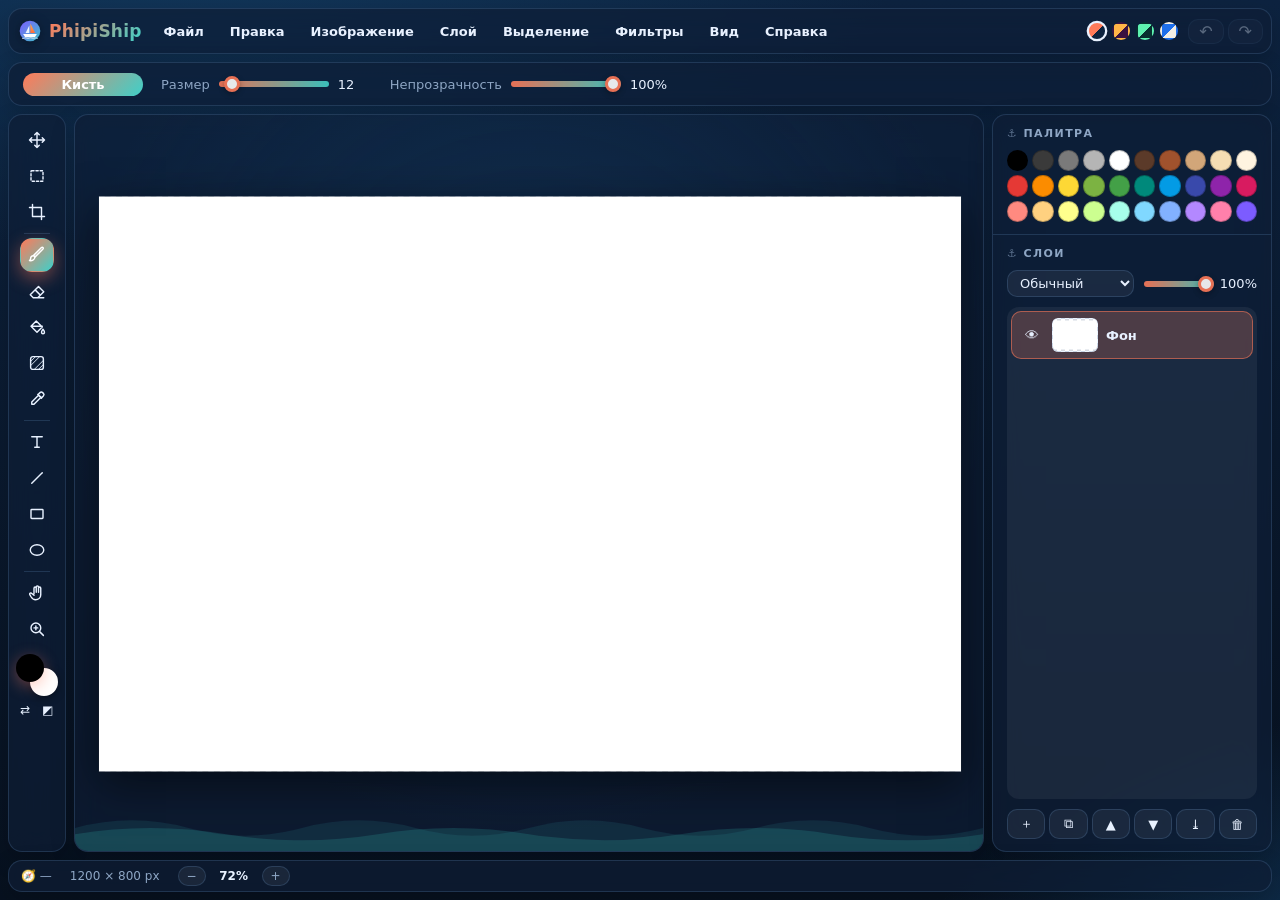
==== commit b7fff3ed: "Add selection and gradient tools - Selection (M): rectangle/ellipse marquee with marching ants; pain" ====
--- a/index.html
+++ b/index.html
@@ -66,6 +66,20 @@
         </div>
       </div>
       <div class="menu">
+        <button class="menu-title">Выделение</button>
+        <div class="dropdown">
+          <button data-action="selectAll">Выделить всё <kbd>Ctrl+A</kbd></button>
+          <button data-action="deselect">Снять выделение <kbd>Ctrl+D</kbd></button>
+          <button data-action="invertSelection">Инвертировать выделение <kbd>Ctrl+Shift+I</kbd></button>
+          <hr>
+          <button data-action="copy">Копировать <kbd>Ctrl+C</kbd></button>
+          <button data-action="cut">Вырезать <kbd>Ctrl+X</kbd></button>
+          <button data-action="pasteInternal">Вставить как новый слой <kbd>Ctrl+V</kbd></button>
+          <hr>
+          <button data-action="cropToSelection">Кадрировать по выделению</button>
+        </div>
+      </div>
+      <div class="menu">
         <button class="menu-title">Фильтры</button>
         <div class="dropdown">
           <button data-action="brightness">Яркость / Контраст…</button>
@@ -120,7 +134,7 @@
       <input type="range" id="size" min="1" max="200" value="12">
       <output id="sizeOut">12</output>
     </label>
-    <label data-for="brush eraser line rect ellipse fill text">Непрозрачность
+    <label data-for="brush eraser line rect ellipse fill text gradient">Непрозрачность
       <input type="range" id="opacity" min="1" max="100" value="100">
       <output id="opacityOut">100%</output>
     </label>
@@ -146,21 +160,41 @@
     <label data-for="text">
       <input type="checkbox" id="fontBold"> Жирный
     </label>
+    <label data-for="select">Форма
+      <select id="selShape">
+        <option value="rect">Прямоугольник</option>
+        <option value="ellipse">Овал</option>
+      </select>
+    </label>
+    <label data-for="gradient">Тип
+      <select id="gradType">
+        <option value="linear">Линейный</option>
+        <option value="radial">Радиальный</option>
+      </select>
+    </label>
+    <label data-for="gradient">Цвета
+      <select id="gradMode">
+        <option value="two">Основной → фоновый</option>
+        <option value="fade">Основной → прозрачный</option>
+      </select>
+    </label>
     <span data-for="crop" class="crop-actions">
       <button id="cropApply" class="primary">Применить (Enter)</button>
       <button id="cropCancel">Отмена (Esc)</button>
     </span>
-    <span data-for="move picker hand zoom" class="hint" id="toolHint"></span>
+    <span data-for="move picker hand zoom select gradient" class="hint" id="toolHint"></span>
   </div>
 
   <main class="workspace">
     <aside class="toolbar" id="toolbar">
       <button data-tool="move" title="Перемещение (V)"><svg viewBox="0 0 24 24"><path d="M12 2v20M2 12h20M12 2 9 5M12 2l3 3M12 22l-3-3M12 22l3-3M2 12l3-3M2 12l3 3M22 12l-3-3M22 12l-3 3"/></svg></button>
+      <button data-tool="select" title="Выделение (M)"><svg viewBox="0 0 24 24"><rect x="4" y="5" width="16" height="14" rx="1" stroke-dasharray="3 2.6"/></svg></button>
       <button data-tool="crop" title="Кадрирование (C)"><svg viewBox="0 0 24 24"><path d="M6 2v16h16M2 6h16v16"/></svg></button>
       <span class="sep"></span>
       <button data-tool="brush" title="Кисть (B)"><svg viewBox="0 0 24 24"><path d="M9.5 14.5 20 4a1.4 1.4 0 0 0-2-2L7.5 12.5"/><path d="M7 13c-2 0-3.5 1.5-3.5 3.5 0 1.5-1 2.5-1.5 3 3 .5 7-.5 7-4.5a2 2 0 0 0-2-2z"/></svg></button>
       <button data-tool="eraser" title="Ластик (E)"><svg viewBox="0 0 24 24"><path d="m7 21-4-4L14 6l7 7-8 8H7zM9.5 10.5l7 7M13 21h8"/></svg></button>
       <button data-tool="fill" title="Заливка (G)"><svg viewBox="0 0 24 24"><path d="m4 11 7-7 8 8-7 7zM4 11h15M20 15s2 2.7 2 4a2 2 0 0 1-4 0c0-1.3 2-4 2-4z"/></svg></button>
+      <button data-tool="gradient" title="Градиент (R)"><svg viewBox="0 0 24 24"><rect x="3.5" y="3.5" width="17" height="17" rx="3"/><path d="M3.5 15.5 15.5 3.5M3.5 10l6.5-6.5M8.5 20.5l12-12M14 20.5l6.5-6.5" stroke-width="1.2"/></svg></button>
       <button data-tool="picker" title="Пипетка (I)"><svg viewBox="0 0 24 24"><path d="M14 7 5 16v3h3l9-9M13 6l5 5M16 3.5a2.5 2.5 0 0 1 3.5 0l1 1a2.5 2.5 0 0 1 0 3.5L18 10.5 13.5 6z"/></svg></button>
       <span class="sep"></span>
       <button data-tool="text" title="Текст (T)"><svg viewBox="0 0 24 24"><path d="M5 5h14M12 5v14M9 19h6"/></svg></button>
@@ -188,6 +222,7 @@
     <section class="viewport" id="viewport">
       <div class="stage" id="stage">
         <canvas id="view"></canvas>
+        <canvas id="overlay"></canvas>
       </div>
       <svg class="waves" viewBox="0 0 1200 60" preserveAspectRatio="none" aria-hidden="true">
         <path class="wave w1" d="M0 30 Q 75 10 150 30 T 300 30 T 450 30 T 600 30 T 750 30 T 900 30 T 1050 30 T 1200 30 T 1350 30 T 1500 30 T 1650 30 T 1800 30 T 1950 30 T 2100 30 T 2250 30 T 2400 30 V60 H0Z"/>
--- a/style.css
+++ b/style.css
@@ -440,6 +440,14 @@
   background-size: 16px 16px;
   background-position: 0 0, 0 8px, 8px -8px, -8px 0;
 }
+#overlay {
+  position: absolute;
+  left: 0;
+  top: 0;
+  width: 100%;
+  height: 100%;
+  pointer-events: none;
+}
 .viewport[data-cursor=crosshair] { cursor: crosshair; }
 .viewport[data-cursor=move] { cursor: move; }
 .viewport[data-cursor=grab] { cursor: grab; }
@@ -690,6 +698,13 @@
 
 @media (prefers-reduced-motion: reduce) {
   *, *::before, *::after { animation: none !important; transition: none !important; }
+}
+
+@media (max-height: 920px) {
+  .toolbar { gap: 2px; padding: 8px 0; }
+  .toolbar [data-tool] { width: 34px; height: 34px; padding: 7px; }
+  .toolbar .sep { margin: 2px 0; }
+  .colors { margin-top: 6px; }
 }
 
 /* ---------- Телефоны и узкие окна ---------- */
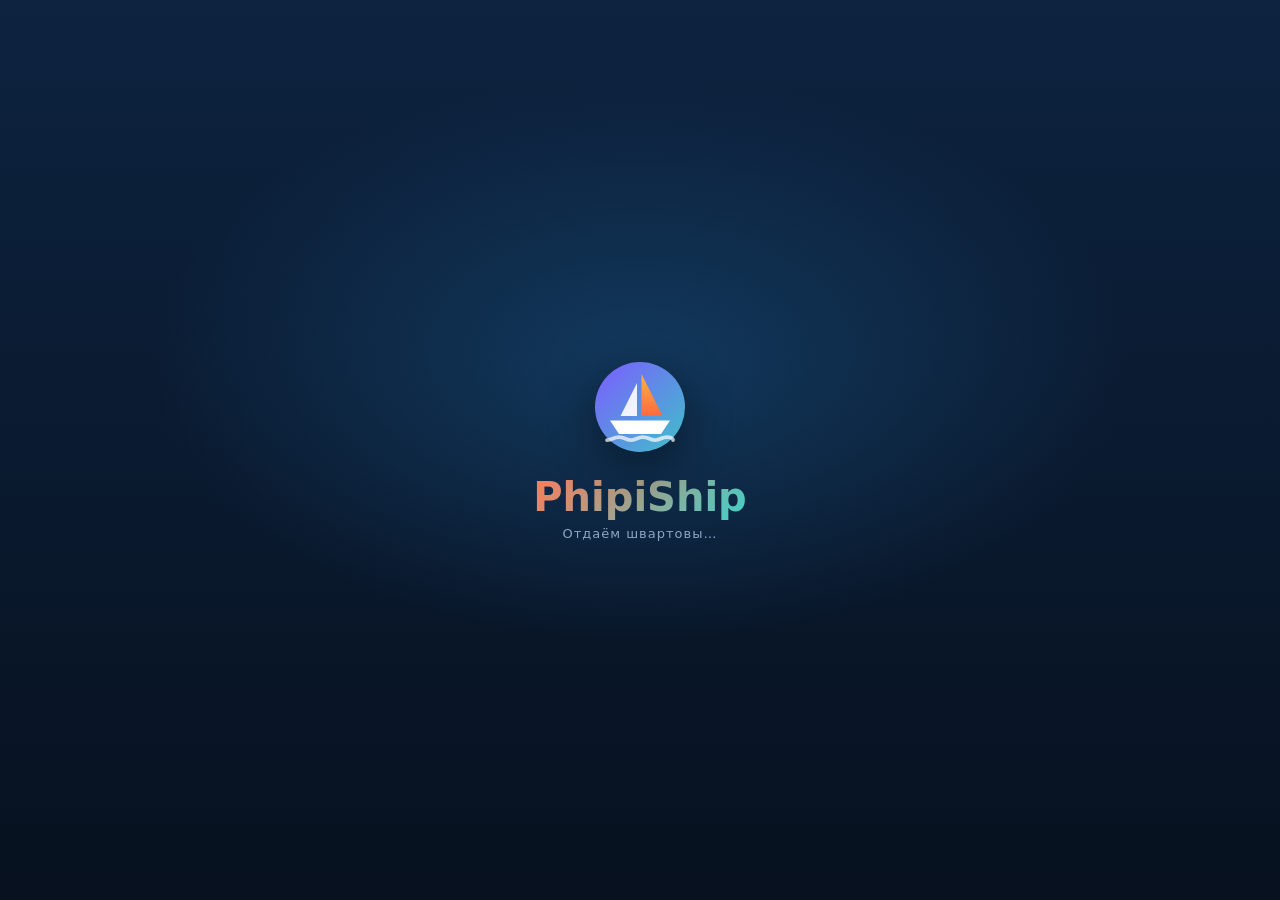
==== commit 06cc9884: "Add .photik project format with layers Ctrl+S saves the whole document (size, active layer, every la" ====
--- a/index.html
+++ b/index.html
@@ -19,10 +19,12 @@
         <button class="menu-title">Файл</button>
         <div class="dropdown">
           <button data-action="new">Новый… <kbd>Ctrl+Alt+N</kbd></button>
-          <button data-action="open">Открыть… <kbd>Ctrl+O</kbd></button>
+          <button data-action="open">Открыть (картинку или .photik)… <kbd>Ctrl+O</kbd></button>
           <button data-action="place">Поместить как слой…</button>
           <hr>
-          <button data-action="savePng">Сохранить PNG <kbd>Ctrl+S</kbd></button>
+          <button data-action="saveProject">Сохранить проект .photik <kbd>Ctrl+S</kbd></button>
+          <hr>
+          <button data-action="savePng">Экспорт PNG <kbd>Ctrl+Shift+S</kbd></button>
           <button data-action="saveJpg">Экспорт JPG…</button>
         </div>
       </div>
@@ -228,7 +230,7 @@
         <path class="wave w1" d="M0 30 Q 75 10 150 30 T 300 30 T 450 30 T 600 30 T 750 30 T 900 30 T 1050 30 T 1200 30 T 1350 30 T 1500 30 T 1650 30 T 1800 30 T 1950 30 T 2100 30 T 2250 30 T 2400 30 V60 H0Z"/>
         <path class="wave w2" d="M0 38 Q 100 22 200 38 T 400 38 T 600 38 T 800 38 T 1000 38 T 1200 38 T 1400 38 T 1600 38 T 1800 38 T 2000 38 T 2200 38 T 2400 38 V60 H0Z"/>
       </svg>
-      <div class="drop-hint" id="dropHint">Отпустите, чтобы добавить изображение как слой</div>
+      <div class="drop-hint" id="dropHint">Отпустите: картинка станет новым слоем, а проект .photik откроется</div>
     </section>
 
     <aside class="panel">
@@ -306,7 +308,7 @@
     </form>
   </div>
 
-  <input type="file" id="fileOpen" accept="image/*" hidden>
+  <input type="file" id="fileOpen" accept="image/*,.photik" hidden>
   <input type="file" id="filePlace" accept="image/*" hidden>
 
   <script src="app.js"></script>
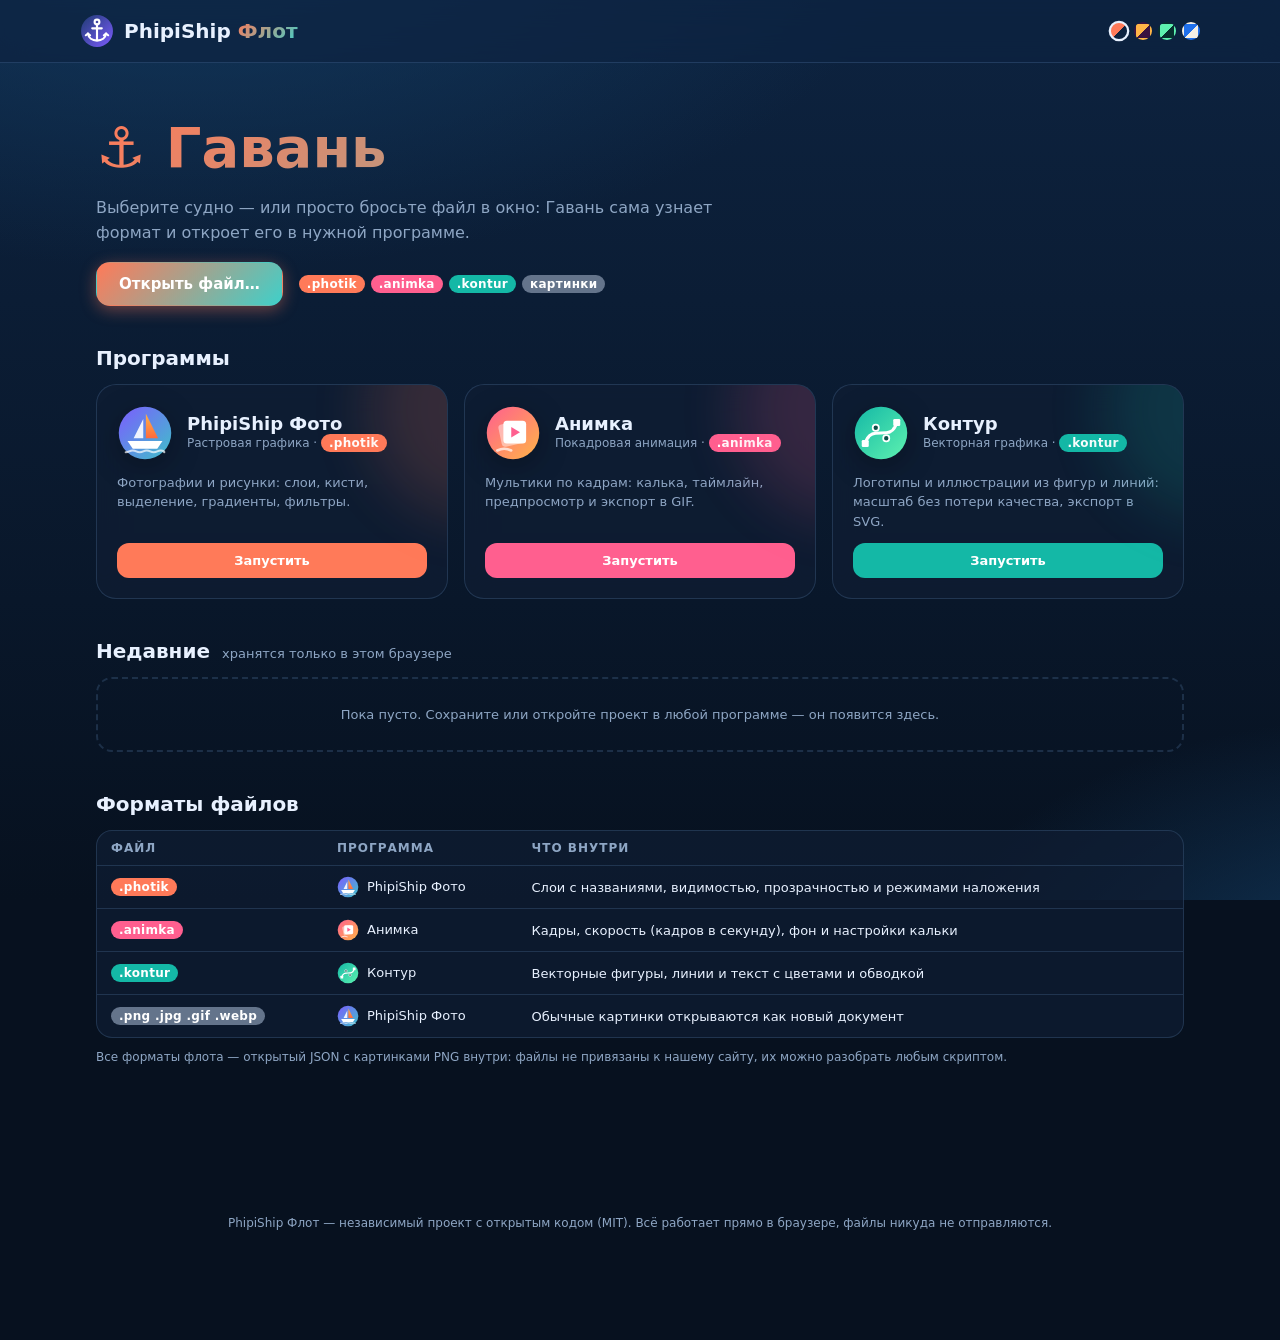
==== commit de0a97ef: "PhipiShip Флот: suite of apps with own formats and a launcher - Гавань (index.html): launcher with a" ====
--- a/index.html
+++ b/index.html
@@ -3,314 +3,75 @@
 <head>
   <meta charset="utf-8">
   <meta name="viewport" content="width=device-width, initial-scale=1">
-  <title>PhipiShip — графический редактор</title>
-  <link rel="icon" href="logo.svg" type="image/svg+xml">
+  <title>PhipiShip Флот — Гавань</title>
+  <meta name="description" content="Бесплатный набор творческих программ в браузере: графика, анимация и вектор.">
+  <link rel="icon" href="icon-fleet.svg" type="image/svg+xml">
   <link rel="stylesheet" href="style.css">
+  <link rel="stylesheet" href="hub.css">
+  <script src="suite.js"></script>
 </head>
-<body>
-  <header class="menubar">
-    <div class="brand">
-      <img src="logo.svg" alt="" width="22" height="22">
-      <span>PhipiShip</span>
-    </div>
-
-    <nav class="menus">
-      <div class="menu">
-        <button class="menu-title">Файл</button>
-        <div class="dropdown">
-          <button data-action="new">Новый… <kbd>Ctrl+Alt+N</kbd></button>
-          <button data-action="open">Открыть (картинку или .photik)… <kbd>Ctrl+O</kbd></button>
-          <button data-action="place">Поместить как слой…</button>
-          <hr>
-          <button data-action="saveProject">Сохранить проект .photik <kbd>Ctrl+S</kbd></button>
-          <hr>
-          <button data-action="savePng">Экспорт PNG <kbd>Ctrl+Shift+S</kbd></button>
-          <button data-action="saveJpg">Экспорт JPG…</button>
-        </div>
-      </div>
-      <div class="menu">
-        <button class="menu-title">Правка</button>
-        <div class="dropdown">
-          <button data-action="undo">Отменить <kbd>Ctrl+Z</kbd></button>
-          <button data-action="redo">Повторить <kbd>Ctrl+Shift+Z</kbd></button>
-          <hr>
-          <button data-action="clearLayer">Очистить слой <kbd>Del</kbd></button>
-          <button data-action="fillLayer">Залить слой основным цветом</button>
-        </div>
-      </div>
-      <div class="menu">
-        <button class="menu-title">Изображение</button>
-        <div class="dropdown">
-          <button data-action="imageSize">Размер изображения…</button>
-          <button data-action="canvasSize">Размер холста…</button>
-          <hr>
-          <button data-action="rotCW">Повернуть на 90° по часовой</button>
-          <button data-action="rotCCW">Повернуть на 90° против часовой</button>
-          <button data-action="flipH">Отразить холст по горизонтали</button>
-          <button data-action="flipV">Отразить холст по вертикали</button>
-          <hr>
-          <button data-action="flatten">Свести все слои</button>
-        </div>
-      </div>
-      <div class="menu">
-        <button class="menu-title">Слой</button>
-        <div class="dropdown">
-          <button data-action="layerNew">Новый слой <kbd>Ctrl+Shift+N</kbd></button>
-          <button data-action="layerDup">Дублировать слой <kbd>Ctrl+J</kbd></button>
-          <button data-action="layerDel">Удалить слой</button>
-          <button data-action="mergeDown">Объединить с нижним <kbd>Ctrl+E</kbd></button>
-          <hr>
-          <button data-action="layerUp">Поднять</button>
-          <button data-action="layerDown">Опустить</button>
-          <hr>
-          <button data-action="flipLayerH">Отразить слой по горизонтали</button>
-          <button data-action="flipLayerV">Отразить слой по вертикали</button>
-        </div>
-      </div>
-      <div class="menu">
-        <button class="menu-title">Выделение</button>
-        <div class="dropdown">
-          <button data-action="selectAll">Выделить всё <kbd>Ctrl+A</kbd></button>
-          <button data-action="deselect">Снять выделение <kbd>Ctrl+D</kbd></button>
-          <button data-action="invertSelection">Инвертировать выделение <kbd>Ctrl+Shift+I</kbd></button>
-          <hr>
-          <button data-action="copy">Копировать <kbd>Ctrl+C</kbd></button>
-          <button data-action="cut">Вырезать <kbd>Ctrl+X</kbd></button>
-          <button data-action="pasteInternal">Вставить как новый слой <kbd>Ctrl+V</kbd></button>
-          <hr>
-          <button data-action="cropToSelection">Кадрировать по выделению</button>
-        </div>
-      </div>
-      <div class="menu">
-        <button class="menu-title">Фильтры</button>
-        <div class="dropdown">
-          <button data-action="brightness">Яркость / Контраст…</button>
-          <button data-action="hueSat">Тон / Насыщенность…</button>
-          <hr>
-          <button data-action="grayscale">Обесцветить</button>
-          <button data-action="invert">Инвертировать <kbd>Ctrl+I</kbd></button>
-          <button data-action="sepia">Сепия</button>
-          <hr>
-          <button data-action="blur">Размытие…</button>
-          <button data-action="sharpen">Резкость…</button>
-          <button data-action="noise">Шум…</button>
-          <button data-action="pixelate">Пикселизация…</button>
-          <button data-action="threshold">Порог…</button>
-        </div>
-      </div>
-      <div class="menu">
-        <button class="menu-title">Вид</button>
-        <div class="dropdown">
-          <button data-action="zoomIn">Приблизить <kbd>Ctrl++</kbd></button>
-          <button data-action="zoomOut">Отдалить <kbd>Ctrl+−</kbd></button>
-          <button data-action="fit">По размеру окна <kbd>Ctrl+0</kbd></button>
-          <button data-action="actual">100% <kbd>Ctrl+1</kbd></button>
-        </div>
-      </div>
-      <div class="menu">
-        <button class="menu-title">Справка</button>
-        <div class="dropdown">
-          <button data-action="shortcuts">Горячие клавиши</button>
-          <button data-action="about">О программе</button>
-        </div>
-      </div>
-    </nav>
-
-    <div class="themes" id="themes" title="Тема оформления">
+<body class="hub">
+  <header class="hub-top">
+    <a class="hub-brand" href="index.html">
+      <img src="icon-fleet.svg" alt="" width="34" height="34">
+      <span>PhipiShip <b>Флот</b></span>
+    </a>
+    <div class="themes" title="Тема оформления">
       <button data-theme-pick="ocean" title="Ночное море"></button>
       <button data-theme-pick="sunset" title="Закат"></button>
       <button data-theme-pick="lagoon" title="Лагуна"></button>
       <button data-theme-pick="sail" title="Парус (светлая)"></button>
     </div>
-
-    <div class="history-btns">
-      <button id="panelToggle" class="panel-toggle" title="Слои и палитра">☰</button>
-      <button id="undoBtn" data-action="undo" title="Отменить (Ctrl+Z)">↶</button>
-      <button id="redoBtn" data-action="redo" title="Повторить (Ctrl+Shift+Z)">↷</button>
-    </div>
   </header>
 
-  <div class="optionsbar">
-    <span class="opt-tool" id="optToolName">Кисть</span>
-    <label data-for="brush eraser line rect ellipse">Размер
-      <input type="range" id="size" min="1" max="200" value="12">
-      <output id="sizeOut">12</output>
-    </label>
-    <label data-for="brush eraser line rect ellipse fill text gradient">Непрозрачность
-      <input type="range" id="opacity" min="1" max="100" value="100">
-      <output id="opacityOut">100%</output>
-    </label>
-    <label data-for="fill">Допуск
-      <input type="range" id="tolerance" min="0" max="255" value="32">
-      <output id="toleranceOut">32</output>
-    </label>
-    <label data-for="rect ellipse">
-      <input type="checkbox" id="shapeFill"> Заливка
-    </label>
-    <label data-for="text">Шрифт
-      <select id="font">
-        <option value="system-ui, sans-serif">Без засечек</option>
-        <option value="Georgia, serif">С засечками</option>
-        <option value="ui-monospace, monospace">Моноширинный</option>
-        <option value="Impact, 'Arial Black', sans-serif">Плакатный</option>
-        <option value="'Comic Sans MS', 'Comic Neue', cursive">Рукописный</option>
-      </select>
-    </label>
-    <label data-for="text">Кегль
-      <input type="number" id="fontSize" min="4" max="999" value="48">
-    </label>
-    <label data-for="text">
-      <input type="checkbox" id="fontBold"> Жирный
-    </label>
-    <label data-for="select">Форма
-      <select id="selShape">
-        <option value="rect">Прямоугольник</option>
-        <option value="ellipse">Овал</option>
-      </select>
-    </label>
-    <label data-for="gradient">Тип
-      <select id="gradType">
-        <option value="linear">Линейный</option>
-        <option value="radial">Радиальный</option>
-      </select>
-    </label>
-    <label data-for="gradient">Цвета
-      <select id="gradMode">
-        <option value="two">Основной → фоновый</option>
-        <option value="fade">Основной → прозрачный</option>
-      </select>
-    </label>
-    <span data-for="crop" class="crop-actions">
-      <button id="cropApply" class="primary">Применить (Enter)</button>
-      <button id="cropCancel">Отмена (Esc)</button>
-    </span>
-    <span data-for="move picker hand zoom select gradient" class="hint" id="toolHint"></span>
-  </div>
-
-  <main class="workspace">
-    <aside class="toolbar" id="toolbar">
-      <button data-tool="move" title="Перемещение (V)"><svg viewBox="0 0 24 24"><path d="M12 2v20M2 12h20M12 2 9 5M12 2l3 3M12 22l-3-3M12 22l3-3M2 12l3-3M2 12l3 3M22 12l-3-3M22 12l-3 3"/></svg></button>
-      <button data-tool="select" title="Выделение (M)"><svg viewBox="0 0 24 24"><rect x="4" y="5" width="16" height="14" rx="1" stroke-dasharray="3 2.6"/></svg></button>
-      <button data-tool="crop" title="Кадрирование (C)"><svg viewBox="0 0 24 24"><path d="M6 2v16h16M2 6h16v16"/></svg></button>
-      <span class="sep"></span>
-      <button data-tool="brush" title="Кисть (B)"><svg viewBox="0 0 24 24"><path d="M9.5 14.5 20 4a1.4 1.4 0 0 0-2-2L7.5 12.5"/><path d="M7 13c-2 0-3.5 1.5-3.5 3.5 0 1.5-1 2.5-1.5 3 3 .5 7-.5 7-4.5a2 2 0 0 0-2-2z"/></svg></button>
-      <button data-tool="eraser" title="Ластик (E)"><svg viewBox="0 0 24 24"><path d="m7 21-4-4L14 6l7 7-8 8H7zM9.5 10.5l7 7M13 21h8"/></svg></button>
-      <button data-tool="fill" title="Заливка (G)"><svg viewBox="0 0 24 24"><path d="m4 11 7-7 8 8-7 7zM4 11h15M20 15s2 2.7 2 4a2 2 0 0 1-4 0c0-1.3 2-4 2-4z"/></svg></button>
-      <button data-tool="gradient" title="Градиент (R)"><svg viewBox="0 0 24 24"><rect x="3.5" y="3.5" width="17" height="17" rx="3"/><path d="M3.5 15.5 15.5 3.5M3.5 10l6.5-6.5M8.5 20.5l12-12M14 20.5l6.5-6.5" stroke-width="1.2"/></svg></button>
-      <button data-tool="picker" title="Пипетка (I)"><svg viewBox="0 0 24 24"><path d="M14 7 5 16v3h3l9-9M13 6l5 5M16 3.5a2.5 2.5 0 0 1 3.5 0l1 1a2.5 2.5 0 0 1 0 3.5L18 10.5 13.5 6z"/></svg></button>
-      <span class="sep"></span>
-      <button data-tool="text" title="Текст (T)"><svg viewBox="0 0 24 24"><path d="M5 5h14M12 5v14M9 19h6"/></svg></button>
-      <button data-tool="line" title="Линия (L)"><svg viewBox="0 0 24 24"><path d="M5 19 19 5"/></svg></button>
-      <button data-tool="rect" title="Прямоугольник (U)"><svg viewBox="0 0 24 24"><rect x="4" y="6" width="16" height="12" rx="1"/></svg></button>
-      <button data-tool="ellipse" title="Эллипс (O)"><svg viewBox="0 0 24 24"><ellipse cx="12" cy="12" rx="9" ry="7"/></svg></button>
-      <span class="sep"></span>
-      <button data-tool="hand" title="Рука (H, или зажать Пробел)"><svg viewBox="0 0 24 24"><path d="M8 13V5.5a1.5 1.5 0 0 1 3 0V11M11 11V4a1.5 1.5 0 0 1 3 0v7M14 11V5.5a1.5 1.5 0 0 1 3 0V14c0 4-3 7-7 7-3 0-4.5-1.5-6-4l-1.6-2.8a1.5 1.5 0 0 1 2.6-1.5L8 15"/></svg></button>
-      <button data-tool="zoom" title="Масштаб (Z, Alt — отдалить)"><svg viewBox="0 0 24 24"><circle cx="10.5" cy="10.5" r="6.5"/><path d="m15.5 15.5 5 5M8 10.5h5M10.5 8v5"/></svg></button>
-
-      <div class="colors">
-        <div class="swatches">
-          <button id="secondarySwatch" class="swatch secondary" title="Фоновый цвет"></button>
-          <button id="primarySwatch" class="swatch primary" title="Основной цвет"></button>
-        </div>
-        <div class="color-tools">
-          <button id="swapColors" title="Поменять местами (X)">⇄</button>
-          <button id="resetColors" title="По умолчанию (D)">◩</button>
-        </div>
-        <input type="color" id="primaryInput" value="#000000" hidden>
-        <input type="color" id="secondaryInput" value="#ffffff" hidden>
+  <main class="hub-main">
+    <section class="hero">
+      <h1>⚓ Гавань</h1>
+      <p>Выберите судно — или просто бросьте файл в окно: Гавань сама узнает формат и откроет его в нужной программе.</p>
+      <div class="hero-actions">
+        <button class="primary big" id="openAny">Открыть файл…</button>
+        <span class="formats-line" id="formatsLine"></span>
       </div>
-    </aside>
-
-    <section class="viewport" id="viewport">
-      <div class="stage" id="stage">
-        <canvas id="view"></canvas>
-        <canvas id="overlay"></canvas>
-      </div>
-      <svg class="waves" viewBox="0 0 1200 60" preserveAspectRatio="none" aria-hidden="true">
-        <path class="wave w1" d="M0 30 Q 75 10 150 30 T 300 30 T 450 30 T 600 30 T 750 30 T 900 30 T 1050 30 T 1200 30 T 1350 30 T 1500 30 T 1650 30 T 1800 30 T 1950 30 T 2100 30 T 2250 30 T 2400 30 V60 H0Z"/>
-        <path class="wave w2" d="M0 38 Q 100 22 200 38 T 400 38 T 600 38 T 800 38 T 1000 38 T 1200 38 T 1400 38 T 1600 38 T 1800 38 T 2000 38 T 2200 38 T 2400 38 V60 H0Z"/>
-      </svg>
-      <div class="drop-hint" id="dropHint">Отпустите: картинка станет новым слоем, а проект .photik откроется</div>
     </section>
 
-    <aside class="panel">
-      <section class="panel-block">
-        <h3>Палитра</h3>
-        <div class="palette" id="palette"></div>
-      </section>
+    <section>
+      <h2>Программы</h2>
+      <div class="apps" id="apps"></div>
+    </section>
 
-      <section class="panel-block layers-block">
-        <h3>Слои</h3>
-        <div class="layer-props">
-          <select id="blendMode" title="Режим наложения">
-            <option value="source-over">Обычный</option>
-            <option value="multiply">Умножение</option>
-            <option value="screen">Экран</option>
-            <option value="overlay">Перекрытие</option>
-            <option value="darken">Затемнение</option>
-            <option value="lighten">Замена светлым</option>
-            <option value="color-dodge">Осветление основы</option>
-            <option value="color-burn">Затемнение основы</option>
-            <option value="hard-light">Жёсткий свет</option>
-            <option value="soft-light">Мягкий свет</option>
-            <option value="difference">Разница</option>
-            <option value="exclusion">Исключение</option>
-            <option value="hue">Цветовой тон</option>
-            <option value="saturation">Насыщенность</option>
-            <option value="color">Цветность</option>
-            <option value="luminosity">Яркость</option>
-          </select>
-          <label class="layer-opacity" title="Непрозрачность слоя">
-            <input type="range" id="layerOpacity" min="0" max="100" value="100">
-            <output id="layerOpacityOut">100%</output>
-          </label>
-        </div>
-        <ul class="layers" id="layers"></ul>
-        <div class="layer-actions">
-          <button data-action="layerNew" title="Новый слой">＋</button>
-          <button data-action="layerDup" title="Дублировать">⧉</button>
-          <button data-action="layerUp" title="Поднять">▲</button>
-          <button data-action="layerDown" title="Опустить">▼</button>
-          <button data-action="mergeDown" title="Объединить с нижним">⤓</button>
-          <button data-action="layerDel" title="Удалить слой">🗑</button>
-        </div>
-      </section>
-    </aside>
+    <section>
+      <div class="section-head">
+        <h2>Недавние</h2>
+        <span class="muted">хранятся только в этом браузере</span>
+      </div>
+      <div class="recent" id="recent"></div>
+    </section>
+
+    <section>
+      <h2>Форматы файлов</h2>
+      <div class="table-wrap">
+        <table class="formats">
+          <thead><tr><th>Файл</th><th>Программа</th><th>Что внутри</th></tr></thead>
+          <tbody id="formats"></tbody>
+        </table>
+      </div>
+      <p class="muted small">Все форматы флота — открытый JSON с картинками PNG внутри: файлы не привязаны к нашему сайту, их можно разобрать любым скриптом.</p>
+    </section>
   </main>
 
-  <footer class="statusbar">
-    <span id="statusCoords">—</span>
-    <span id="statusSize"></span>
-    <span class="zoom-ctl">
-      <button data-action="zoomOut" title="Отдалить">−</button>
-      <span id="zoomLabel">100%</span>
-      <button data-action="zoomIn" title="Приблизить">+</button>
-    </span>
-    <span id="statusMsg" class="msg"></span>
+  <footer class="hub-foot">
+    PhipiShip Флот — независимый проект с открытым кодом (MIT). Всё работает прямо в браузере, файлы никуда не отправляются.
   </footer>
 
-  <div class="splash" id="splash">
-    <div class="splash-boat">
-      <img src="logo.svg" alt="" width="96" height="96">
-    </div>
-    <div class="splash-title">PhipiShip</div>
-    <div class="splash-sub">Отдаём швартовы…</div>
-  </div>
+  <svg class="hub-waves" viewBox="0 0 1200 80" preserveAspectRatio="none" aria-hidden="true">
+    <path class="wave w1" d="M0 40 Q 75 20 150 40 T 300 40 T 450 40 T 600 40 T 750 40 T 900 40 T 1050 40 T 1200 40 T 1350 40 T 1500 40 T 1650 40 T 1800 40 T 1950 40 T 2100 40 T 2250 40 T 2400 40 V80 H0Z"/>
+    <path class="wave w2" d="M0 50 Q 100 32 200 50 T 400 50 T 600 50 T 800 50 T 1000 50 T 1200 50 T 1400 50 T 1600 50 T 1800 50 T 2000 50 T 2200 50 T 2400 50 V80 H0Z"/>
+  </svg>
 
-  <div class="modal" id="modal" hidden>
-    <form class="modal-box" id="modalForm">
-      <h2 id="modalTitle"></h2>
-      <div id="modalBody" class="modal-body"></div>
-      <div class="modal-buttons">
-        <button type="button" id="modalCancel">Отмена</button>
-        <button type="submit" id="modalOk" class="primary">OK</button>
-      </div>
-    </form>
-  </div>
+  <div class="drop-veil" id="dropVeil"><div>Отпустите — откроем в нужной программе</div></div>
+  <div class="toast" id="toast"></div>
+  <input type="file" id="fileAny" hidden>
 
-  <input type="file" id="fileOpen" accept="image/*,.photik" hidden>
-  <input type="file" id="filePlace" accept="image/*" hidden>
-
-  <script src="app.js"></script>
+  <script src="hub.js"></script>
 </body>
 </html>
--- a/style.css
+++ b/style.css
@@ -729,3 +729,151 @@
   body.panel-open .panel { transform: none; }
   .statusbar #statusSize { display: none; }
 }
+
+/* ---------- Переключатель программ флота ---------- */
+.fleet-btn {
+  width: 32px;
+  height: 32px;
+  padding: 7px;
+  flex-shrink: 0;
+  border-radius: 10px;
+}
+.fleet-btn svg { width: 100%; height: 100%; fill: currentColor; }
+.fleet-pop {
+  display: none;
+  position: fixed;
+  z-index: 90;
+  width: 300px;
+  padding: 6px;
+  background: color-mix(in srgb, var(--sea-2) 96%, transparent);
+  backdrop-filter: blur(18px);
+  -webkit-backdrop-filter: blur(18px);
+  border: 1px solid var(--border);
+  border-radius: 16px;
+  box-shadow: 0 18px 40px rgba(0, 0, 0, .4);
+}
+.fleet-pop.show { display: block; animation: drop .16s ease-out; }
+.fleet-pop a {
+  display: flex;
+  align-items: center;
+  gap: 12px;
+  padding: 8px 10px;
+  border-radius: 12px;
+  color: var(--text);
+  text-decoration: none;
+}
+.fleet-pop a:hover { background: var(--glass-hover); }
+.fleet-pop a.current { background: color-mix(in srgb, var(--accent) 20%, transparent); }
+.fleet-pop img { width: 34px; height: 34px; }
+.fleet-pop span { display: flex; flex-direction: column; }
+.fleet-pop small { color: var(--muted); font-size: 11px; }
+.fleet-pop .fleet-home { border-bottom: 1px solid var(--border); border-radius: 12px 12px 4px 4px; margin-bottom: 4px; }
+
+/* ---------- Анимка: таймлайн ---------- */
+body.animka { grid-template-rows: auto auto 1fr auto auto; }
+.timeline {
+  display: flex;
+  align-items: stretch;
+  gap: 10px;
+  height: 124px;
+  padding: 8px 10px;
+  background: var(--glass);
+  border: 1px solid var(--border);
+  border-radius: var(--radius);
+  backdrop-filter: blur(14px) saturate(1.3);
+  -webkit-backdrop-filter: blur(14px) saturate(1.3);
+  min-width: 0;
+}
+.tl-controls {
+  display: grid;
+  grid-template-columns: repeat(3, 34px);
+  gap: 4px;
+  align-content: center;
+  flex-shrink: 0;
+}
+.tl-controls button { padding: 0; height: 30px; font-size: 14px; }
+.tl-controls .play { grid-column: span 3; background: var(--grad); color: var(--accent-ink); font-weight: 800; border: 0; }
+.tl-controls label { grid-column: span 3; display: flex; align-items: center; justify-content: space-between; gap: 4px; color: var(--muted); font-size: 11px; }
+.tl-controls input[type=number] { width: 54px; padding: 2px 4px; }
+.frames {
+  display: flex;
+  gap: 8px;
+  align-items: center;
+  flex: 1;
+  overflow-x: auto;
+  overflow-y: hidden;
+  padding: 2px 4px;
+  scroll-behavior: smooth;
+}
+.frame {
+  position: relative;
+  flex-shrink: 0;
+  padding: 4px 4px 2px;
+  border-radius: 10px;
+  border: 2px solid transparent;
+  background: var(--glass-2);
+  cursor: pointer;
+  text-align: center;
+  font-size: 11px;
+  color: var(--muted);
+  font-variant-numeric: tabular-nums;
+}
+.frame:hover { background: var(--glass-hover); }
+.frame.active { border-color: var(--accent); color: var(--text); font-weight: 800; }
+.frame.playing { border-color: var(--accent-2); }
+.frame canvas {
+  display: block;
+  height: 72px;
+  border-radius: 6px;
+  background-color: #fff;
+  background-image: linear-gradient(45deg, #d6dbe3 25%, transparent 25%), linear-gradient(-45deg, #d6dbe3 25%, transparent 25%), linear-gradient(45deg, transparent 75%, #d6dbe3 75%), linear-gradient(-45deg, transparent 75%, #d6dbe3 75%);
+  background-size: 8px 8px;
+  background-position: 0 0, 0 4px, 4px -4px, -4px 0;
+}
+.frame-add {
+  flex-shrink: 0;
+  width: 60px;
+  height: 84px;
+  border-style: dashed;
+  font-size: 22px;
+}
+.panel-block .row { display: flex; align-items: center; justify-content: space-between; gap: 8px; margin-bottom: 8px; color: var(--muted); }
+.panel-block .row input[type=color] { width: 40px; height: 26px; padding: 0; border: 1px solid var(--border); border-radius: 8px; background: none; }
+.panel-block .row input[type=number] { width: 80px; }
+.panel-block .big-info { font-size: 26px; font-weight: 900; color: var(--text); font-variant-numeric: tabular-nums; }
+
+/* ---------- Контур: векторный холст и свойства ---------- */
+#doc {
+  display: block;
+  overflow: visible;
+  background-color: #fff;
+  background-image:
+    linear-gradient(45deg, #d6dbe3 25%, transparent 25%),
+    linear-gradient(-45deg, #d6dbe3 25%, transparent 25%),
+    linear-gradient(45deg, transparent 75%, #d6dbe3 75%),
+    linear-gradient(-45deg, transparent 75%, #d6dbe3 75%);
+  background-size: 16px 16px;
+  background-position: 0 0, 0 8px, 8px -8px, -8px 0;
+}
+#doc .hit { pointer-events: stroke; }
+#doc [data-id] { cursor: move; }
+.viewport[data-cursor=crosshair] #doc [data-id],
+.viewport[data-cursor=text] #doc [data-id],
+.viewport[data-cursor=grab] #doc [data-id] { cursor: inherit; }
+.props { display: flex; flex-direction: column; gap: 8px; }
+.props .row { margin-bottom: 0; }
+.props .color-row { display: flex; align-items: center; gap: 6px; }
+.props textarea { width: 100%; resize: vertical; }
+.props .hint-small { color: var(--muted); font-size: 11px; line-height: 1.4; margin: 0; }
+.objects { list-style: none; margin: 0; padding: 4px; display: flex; flex-direction: column; gap: 3px; overflow-y: auto; flex: 1; border-radius: 12px; background: var(--glass-2); min-height: 60px; }
+.objects li { display: flex; align-items: center; gap: 8px; padding: 5px 8px; border-radius: 9px; cursor: pointer; border: 1px solid transparent; }
+.objects li:hover { background: var(--glass-hover); }
+.objects li.active { background: color-mix(in srgb, var(--accent) 22%, transparent); border-color: color-mix(in srgb, var(--accent) 55%, transparent); }
+.objects .sw { width: 18px; height: 18px; border-radius: 5px; border: 1px solid var(--border); flex-shrink: 0; }
+.objects .nm { flex: 1; overflow: hidden; text-overflow: ellipsis; white-space: nowrap; }
+
+@media (max-width: 860px) {
+  body.animka .timeline { height: 108px; }
+  .frame canvas { height: 60px; }
+  .tl-controls { grid-template-columns: repeat(3, 30px); }
+}
--- a/hub.css
+++ b/hub.css
@@ -0,0 +1,254 @@
+/* Гавань — стартовая страница флота. Темы и кнопки берутся из style.css. */
+
+body.hub {
+  display: block;
+  height: auto;
+  min-height: 100%;
+  padding: 0;
+  overflow-x: hidden;
+  overflow-y: auto;
+  user-select: auto;
+}
+html:has(body.hub) { overflow-y: auto; height: auto; background: var(--sea-1); }
+
+.hub-top {
+  position: sticky;
+  top: 0;
+  z-index: 10;
+  display: flex;
+  align-items: center;
+  justify-content: space-between;
+  gap: 16px;
+  padding: 14px max(16px, calc((100vw - 1120px) / 2));
+  background: color-mix(in srgb, var(--sea-2) 70%, transparent);
+  backdrop-filter: blur(14px);
+  -webkit-backdrop-filter: blur(14px);
+  border-bottom: 1px solid var(--border);
+}
+.hub-brand {
+  display: flex;
+  align-items: center;
+  gap: 10px;
+  color: var(--text);
+  text-decoration: none;
+  font-size: 20px;
+  font-weight: 800;
+}
+.hub-brand img { animation: bob 3.2s ease-in-out infinite; }
+.hub-brand b {
+  background: var(--grad);
+  -webkit-background-clip: text;
+  background-clip: text;
+  color: transparent;
+}
+.hub-top .themes { margin-left: 0; display: flex; }
+
+.hub-main {
+  max-width: 1120px;
+  margin: 0 auto;
+  padding: 24px 16px 140px;
+  display: flex;
+  flex-direction: column;
+  gap: 40px;
+}
+.hub h2 { margin: 0 0 14px; font-size: 20px; font-weight: 900; }
+.section-head { display: flex; align-items: baseline; gap: 12px; flex-wrap: wrap; }
+.muted { color: var(--muted); }
+.small { font-size: 12px; }
+
+.hero { padding: 28px 0 0; }
+.hero h1 {
+  margin: 0;
+  font-size: clamp(34px, 6vw, 56px);
+  font-weight: 900;
+  background: var(--grad);
+  -webkit-background-clip: text;
+  background-clip: text;
+  color: transparent;
+}
+.hero p { max-width: 640px; color: var(--muted); font-size: 16px; line-height: 1.55; }
+.hero-actions { display: flex; align-items: center; gap: 16px; flex-wrap: wrap; }
+button.big { padding: 12px 22px; font-size: 15px; border-radius: 14px; }
+.formats-line { display: flex; gap: 6px; flex-wrap: wrap; }
+
+.ext {
+  display: inline-block;
+  padding: 2px 8px;
+  border-radius: 999px;
+  font-size: 12px;
+  font-weight: 800;
+  color: #fff;
+  background: var(--c, var(--accent));
+  letter-spacing: .3px;
+}
+
+/* ---------- карточки программ ---------- */
+.apps { display: grid; grid-template-columns: repeat(auto-fill, minmax(280px, 1fr)); gap: 16px; }
+.app-card {
+  position: relative;
+  display: flex;
+  flex-direction: column;
+  gap: 12px;
+  padding: 20px;
+  border-radius: 20px;
+  background: var(--glass);
+  border: 1px solid var(--border);
+  backdrop-filter: blur(14px);
+  -webkit-backdrop-filter: blur(14px);
+  overflow: hidden;
+  transition: transform .2s, box-shadow .2s, border-color .2s;
+}
+.app-card::before {
+  content: "";
+  position: absolute;
+  inset: -40% -40% auto auto;
+  width: 220px;
+  height: 220px;
+  border-radius: 50%;
+  background: var(--c);
+  opacity: .16;
+  filter: blur(30px);
+  pointer-events: none;
+}
+.app-card:hover {
+  transform: translateY(-4px);
+  border-color: color-mix(in srgb, var(--c) 60%, transparent);
+  box-shadow: 0 16px 40px color-mix(in srgb, var(--c) 25%, transparent);
+}
+.app-card header { display: flex; align-items: center; gap: 14px; }
+.app-card img { width: 56px; height: 56px; filter: drop-shadow(0 6px 14px rgba(0, 0, 0, .3)); }
+.app-card h3 { margin: 0; font-size: 18px; font-weight: 900; }
+.app-card .what { color: var(--muted); font-size: 12px; }
+.app-card p { margin: 0; color: var(--muted); line-height: 1.5; flex: 1; }
+.app-card .actions { display: flex; gap: 8px; }
+.app-card .actions a {
+  flex: 1;
+  padding: 9px 12px;
+  border-radius: 12px;
+  text-align: center;
+  text-decoration: none;
+  font-weight: 800;
+  color: var(--text);
+  background: var(--glass-2);
+  border: 1px solid var(--border);
+}
+.app-card .actions a.launch { background: var(--c); color: #fff; border-color: transparent; }
+.app-card .actions a:hover { filter: brightness(1.1); }
+
+/* ---------- недавние ---------- */
+.recent { display: grid; grid-template-columns: repeat(auto-fill, minmax(190px, 1fr)); gap: 12px; }
+.recent-item {
+  position: relative;
+  display: flex;
+  flex-direction: column;
+  border-radius: 16px;
+  overflow: hidden;
+  background: var(--glass);
+  border: 1px solid var(--border);
+  cursor: pointer;
+  transition: transform .15s, border-color .15s;
+  text-align: left;
+  padding: 0;
+}
+.recent-item:hover { transform: translateY(-3px); border-color: var(--c); }
+.recent-item .thumb {
+  height: 120px;
+  display: flex;
+  align-items: center;
+  justify-content: center;
+  background-color: #fff;
+  background-image: linear-gradient(45deg, #d6dbe3 25%, transparent 25%), linear-gradient(-45deg, #d6dbe3 25%, transparent 25%), linear-gradient(45deg, transparent 75%, #d6dbe3 75%), linear-gradient(-45deg, transparent 75%, #d6dbe3 75%);
+  background-size: 12px 12px;
+  background-position: 0 0, 0 6px, 6px -6px, -6px 0;
+}
+.recent-item .thumb img { max-width: 100%; max-height: 100%; object-fit: contain; }
+.recent-item .thumb.empty img { width: 48px; height: 48px; }
+.recent-item .info { padding: 10px 12px; display: flex; flex-direction: column; gap: 4px; }
+.recent-item .name { font-weight: 800; overflow: hidden; text-overflow: ellipsis; white-space: nowrap; }
+.recent-item .meta { display: flex; align-items: center; gap: 6px; color: var(--muted); font-size: 11px; }
+.recent-item .remove {
+  position: absolute;
+  top: 6px;
+  right: 6px;
+  width: 26px;
+  height: 26px;
+  padding: 0;
+  border-radius: 50%;
+  background: rgba(0, 0, 0, .55);
+  color: #fff;
+  border: 0;
+  opacity: 0;
+}
+.recent-item:hover .remove, .recent-item:focus-within .remove { opacity: 1; }
+.recent-empty {
+  grid-column: 1 / -1;
+  padding: 28px;
+  border-radius: 16px;
+  border: 2px dashed var(--border);
+  color: var(--muted);
+  text-align: center;
+}
+
+/* ---------- таблица форматов ---------- */
+.table-wrap { overflow-x: auto; border-radius: 16px; border: 1px solid var(--border); background: var(--glass); }
+.formats { width: 100%; border-collapse: collapse; }
+.formats th, .formats td { padding: 10px 14px; text-align: left; border-bottom: 1px solid var(--border); }
+.formats th { color: var(--muted); font-size: 12px; text-transform: uppercase; letter-spacing: 1px; }
+.formats tr:last-child td { border-bottom: 0; }
+.formats td img { width: 22px; height: 22px; vertical-align: middle; margin-right: 8px; }
+
+.hub-foot {
+  max-width: 1120px;
+  margin: 0 auto;
+  padding: 0 16px 110px;
+  color: var(--muted);
+  font-size: 12px;
+  text-align: center;
+}
+
+.hub-waves {
+  position: fixed;
+  left: 0;
+  bottom: 0;
+  width: 100%;
+  height: 80px;
+  pointer-events: none;
+  z-index: -1;
+}
+
+.drop-veil {
+  position: fixed;
+  inset: 0;
+  z-index: 50;
+  display: none;
+  align-items: center;
+  justify-content: center;
+  background: color-mix(in srgb, var(--sea-1) 70%, transparent);
+  backdrop-filter: blur(4px);
+  pointer-events: none;
+}
+.drop-veil div {
+  padding: 40px 60px;
+  border: 3px dashed var(--accent);
+  border-radius: 24px;
+  font-size: 20px;
+  font-weight: 800;
+}
+body.dragover .drop-veil { display: flex; }
+
+.toast {
+  position: fixed;
+  left: 50%;
+  bottom: 24px;
+  z-index: 60;
+  transform: translate(-50%, 20px);
+  padding: 10px 18px;
+  border-radius: 12px;
+  background: var(--text);
+  color: var(--sea-1);
+  font-weight: 700;
+  opacity: 0;
+  pointer-events: none;
+  transition: opacity .25s, transform .25s;
+}
+.toast.show { opacity: 1; transform: translate(-50%, 0); }
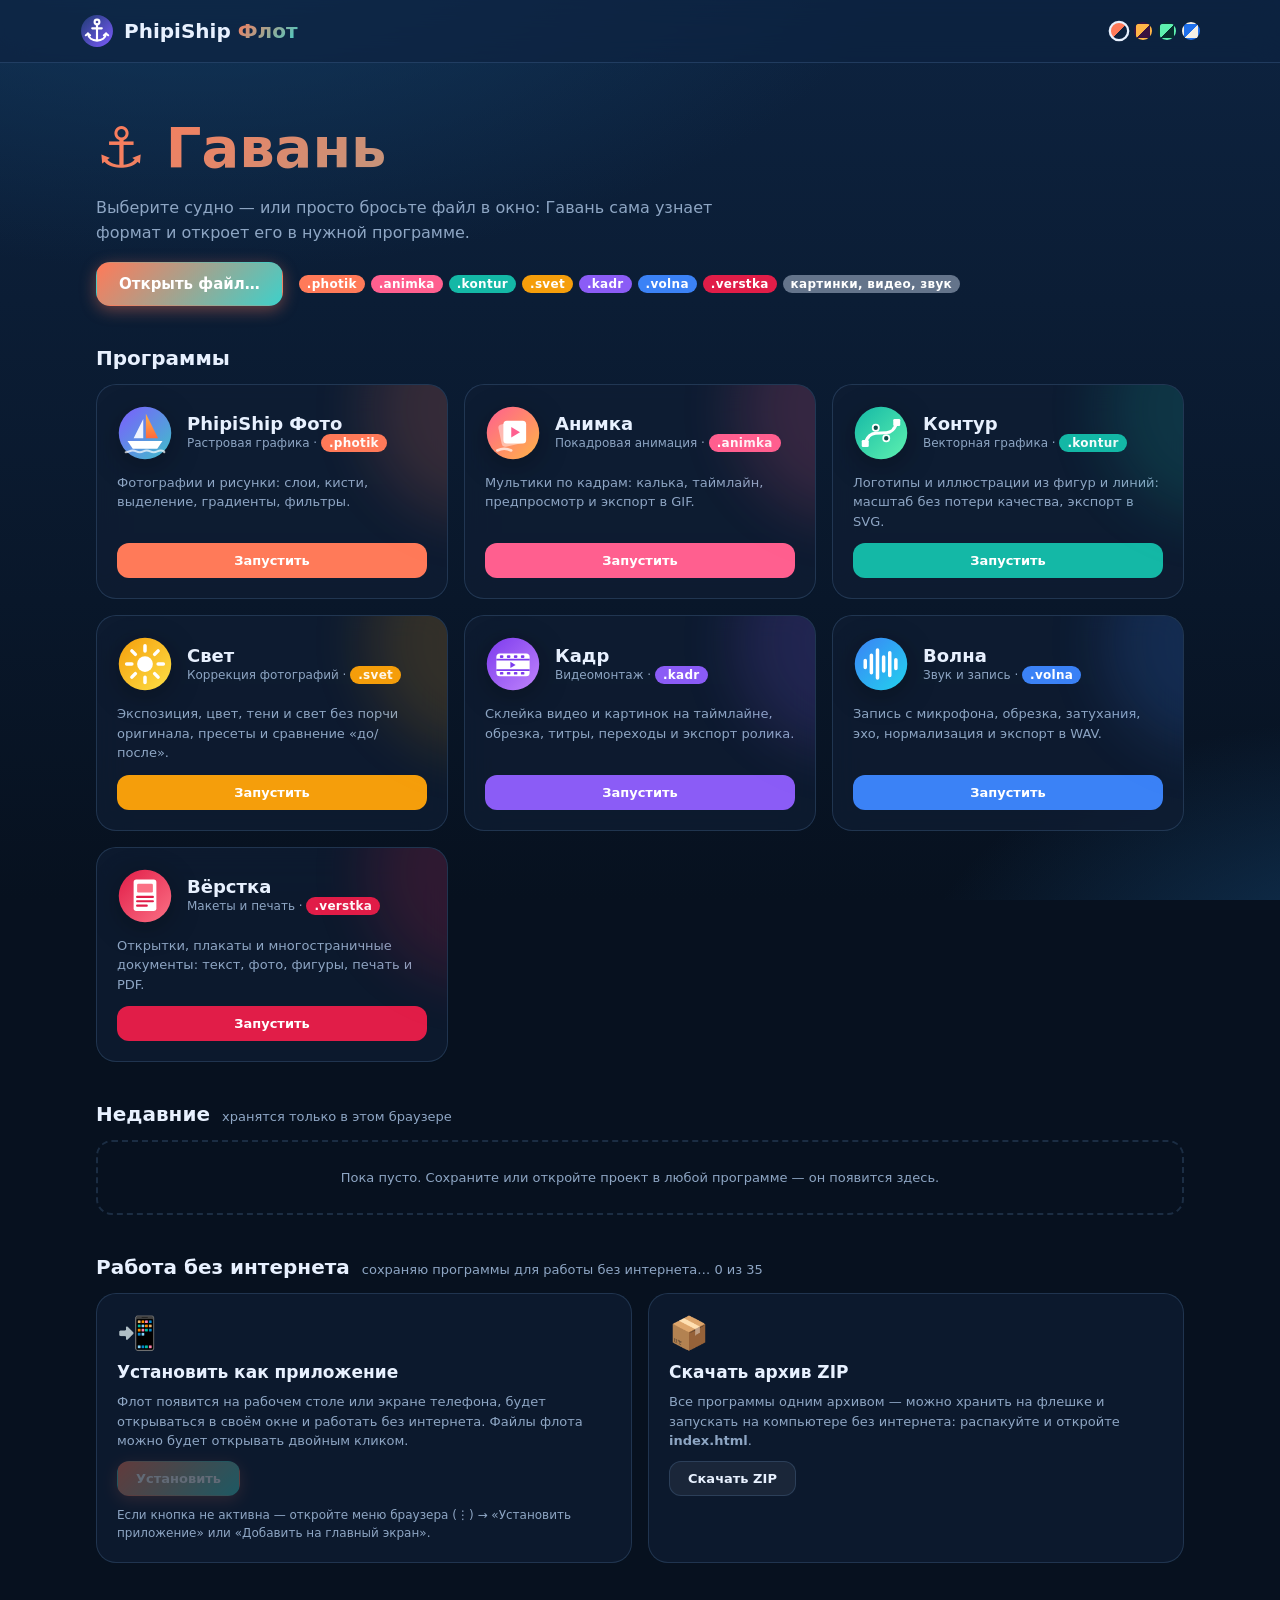
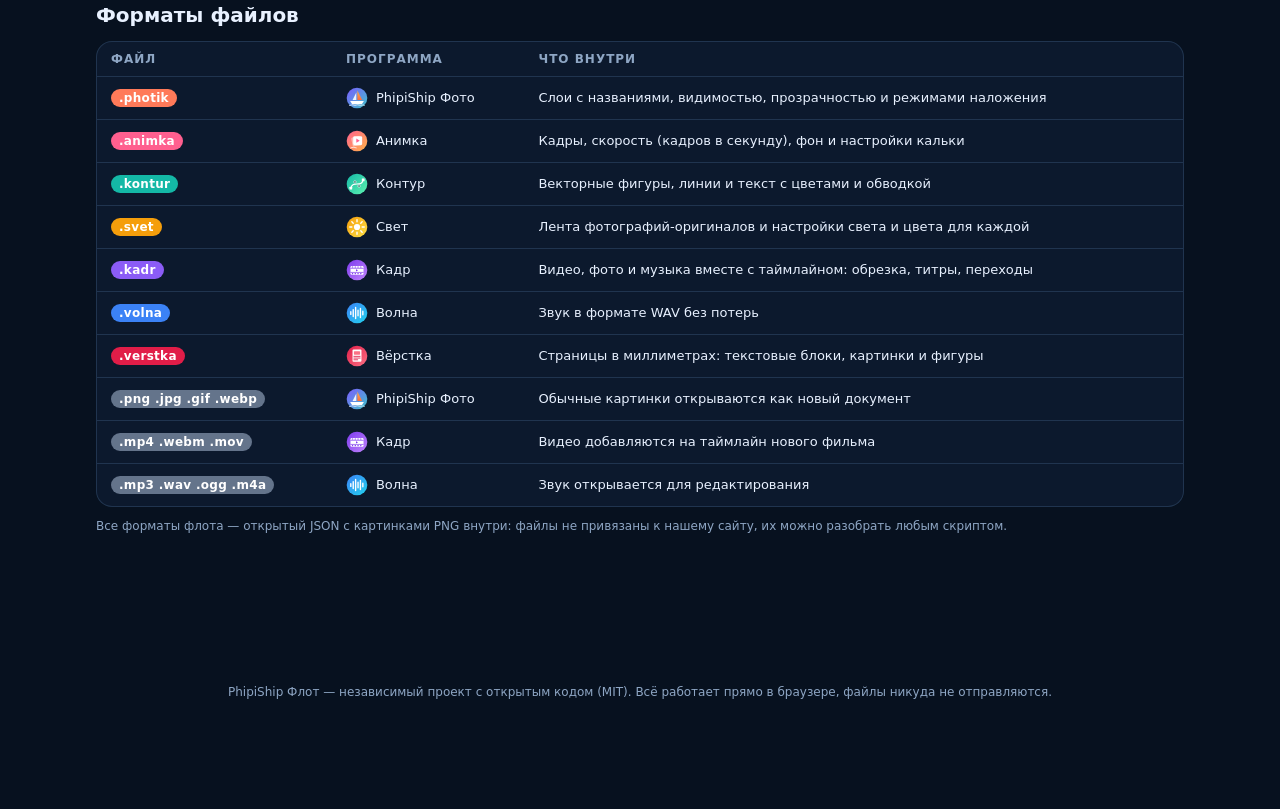
==== commit dda28ada: "Add Свет, Кадр, Волна, Вёрстка and offline mode - Свет (.svet): non-destructive photo correction wit" ====
--- a/index.html
+++ b/index.html
@@ -3,9 +3,12 @@
 <head>
   <meta charset="utf-8">
   <meta name="viewport" content="width=device-width, initial-scale=1">
+  <meta name="theme-color" content="#0d2340">
+  <link rel="apple-touch-icon" href="icon-192.png">
   <title>PhipiShip Флот — Гавань</title>
-  <meta name="description" content="Бесплатный набор творческих программ в браузере: графика, анимация и вектор.">
+  <meta name="description" content="Бесплатный набор творческих программ в браузере: фото, анимация, вектор, видео, звук и вёрстка. Работает без интернета.">
   <link rel="icon" href="icon-fleet.svg" type="image/svg+xml">
+  <link rel="manifest" href="manifest.webmanifest">
   <link rel="stylesheet" href="style.css">
   <link rel="stylesheet" href="hub.css">
   <script src="suite.js"></script>
@@ -47,6 +50,31 @@
       <div class="recent" id="recent"></div>
     </section>
 
+    <section id="offline">
+      <div class="section-head">
+        <h2>Работа без интернета</h2>
+        <span class="muted" id="offlineStatus">проверяю…</span>
+      </div>
+      <div class="offline-grid">
+        <article class="offline-card">
+          <div class="oc-icon">📲</div>
+          <h3>Установить как приложение</h3>
+          <p>Флот появится на рабочем столе или экране телефона, будет открываться в своём окне и работать без интернета.
+            Файлы флота можно будет открывать двойным кликом.</p>
+          <button class="primary" id="installBtn">Установить</button>
+          <p class="muted small" id="installHint"></p>
+        </article>
+        <article class="offline-card">
+          <div class="oc-icon">📦</div>
+          <h3>Скачать архив ZIP</h3>
+          <p>Все программы одним архивом — можно хранить на флешке и запускать на компьютере без интернета:
+            распакуйте и откройте <b>index.html</b>.</p>
+          <button id="zipBtn">Скачать ZIP</button>
+          <p class="muted small" id="zipInfo"></p>
+        </article>
+      </div>
+    </section>
+
     <section>
       <h2>Форматы файлов</h2>
       <div class="table-wrap">
@@ -72,6 +100,7 @@
   <div class="toast" id="toast"></div>
   <input type="file" id="fileAny" hidden>
 
+  <script src="files.js"></script>
   <script src="hub.js"></script>
 </body>
 </html>
--- a/style.css
+++ b/style.css
@@ -877,3 +877,232 @@
   .frame canvas { height: 60px; }
   .tl-controls { grid-template-columns: repeat(3, 30px); }
 }
+
+/* ---------- Транспорт (Волна, Кадр) ---------- */
+.transport { gap: 10px; }
+.tbtn { width: 38px; height: 32px; padding: 0; font-size: 14px; border-radius: 10px; }
+.tbtn.play { background: var(--grad); color: var(--accent-ink); border: 0; font-weight: 900; }
+.tbtn.rec { color: #ff4d6d; font-size: 18px; }
+.tbtn.rec.on { background: #ff4d6d; color: #fff; animation: pulse 1s ease-in-out infinite; }
+@keyframes pulse { 50% { box-shadow: 0 0 0 6px rgba(255, 77, 109, .25); } }
+.clock {
+  min-width: 110px;
+  padding: 4px 10px;
+  border-radius: 10px;
+  background: var(--glass-2);
+  font-family: ui-monospace, monospace;
+  font-weight: 700;
+  font-variant-numeric: tabular-nums;
+}
+.meter { height: 8px; border-radius: 6px; background: var(--glass-2); overflow: hidden; margin-top: 6px; }
+.meter > div { height: 100%; width: 0; background: linear-gradient(90deg, #2fbf71, #ffd166 70%, #ff4d6d); transition: width .06s; }
+.meter.big { height: 14px; }
+.fx-grid { display: grid; grid-template-columns: 1fr 1fr; gap: 6px; margin-bottom: 8px; }
+.fx-grid button { padding: 6px 4px; font-size: 12px; }
+.viewport[data-cursor=ew] { cursor: ew-resize; }
+
+.wave-empty {
+  position: absolute;
+  inset: 0;
+  z-index: 2;
+  display: flex;
+  flex-direction: column;
+  align-items: center;
+  justify-content: center;
+  gap: 10px;
+  color: var(--muted);
+  text-align: center;
+  line-height: 1.5;
+  pointer-events: none;
+}
+.wave-empty button { pointer-events: auto; }
+
+/* ---------- Волна ---------- */
+body.volna .workspace { grid-template-columns: 1fr 280px; }
+.wave-area canvas#wave { position: absolute; inset: 0; width: 100%; height: 100%; z-index: 1; cursor: text; }
+.wave-scroll { position: absolute; left: 10px; right: 10px; bottom: 2px; z-index: 3; width: auto; height: 14px; }
+
+/* ---------- Свет ---------- */
+body.svet .workspace { grid-template-columns: 84px 1fr 290px; }
+body.svet .timeline.filmstrip { height: 112px; }
+.presets-bar { gap: 6px; padding: 8px 6px; }
+.preset {
+  display: flex;
+  flex-direction: column;
+  align-items: center;
+  gap: 2px;
+  width: 70px;
+  padding: 6px 2px;
+  flex-shrink: 0;
+  background: var(--glass-2);
+  border-color: transparent;
+  border-radius: 12px;
+}
+.preset span { font-size: 20px; line-height: 1; }
+.preset small { font-size: 10px; color: var(--muted); text-align: center; line-height: 1.2; }
+.preset:hover { border-color: var(--accent); }
+.histo { width: 100%; height: 90px; border-radius: 10px; background: rgba(0, 0, 0, .25); display: block; }
+.panel-scroll { flex: 1; overflow-y: auto; padding: 4px 14px 14px; min-height: 0; }
+.slider-group {
+  margin: 14px 0 6px;
+  font-size: 11px;
+  font-weight: 800;
+  text-transform: uppercase;
+  letter-spacing: 1.4px;
+  color: var(--muted);
+}
+.slider-row { display: grid; grid-template-columns: 1fr auto; gap: 2px 8px; align-items: center; margin-bottom: 8px; }
+.slider-row input[type=range] { grid-column: span 2; width: 100%; }
+.slider-row input[type=range][style*="--track"]::-webkit-slider-runnable-track { background: var(--track); }
+.slider-row input[type=range][style*="--track"]::-moz-range-track { background: var(--track); }
+.slider-row output { color: var(--muted); font-variant-numeric: tabular-nums; font-size: 12px; }
+.slider-row output.changed { color: var(--accent); font-weight: 800; }
+.slider-row.check { grid-template-columns: auto 1fr; }
+
+/* ---------- Кадр ---------- */
+body.kadr .workspace { grid-template-columns: 84px 1fr 300px; }
+body.kadr .timeline.kadr-timeline { height: 150px; padding: 6px; }
+.media-bar { gap: 6px; padding: 8px 6px; }
+.media-bar > button { width: 64px; height: 36px; font-size: 18px; flex-shrink: 0; }
+.bin { display: flex; flex-direction: column; gap: 6px; }
+.bin-item {
+  width: 64px;
+  height: 44px;
+  padding: 0;
+  flex-shrink: 0;
+  border-radius: 8px;
+  background-size: cover;
+  background-position: center;
+  font-size: 18px;
+}
+.tl-scroll { flex: 1; overflow-x: auto; overflow-y: hidden; border-radius: 10px; background: var(--glass-2); }
+.tl-inner { position: relative; height: 100%; min-width: 100%; cursor: pointer; }
+#ruler { display: block; height: 22px; }
+.track { position: relative; height: 64px; }
+.clip {
+  position: absolute;
+  top: 2px;
+  height: 58px;
+  border-radius: 8px;
+  overflow: hidden;
+  background-color: #334;
+  background-size: auto 100%;
+  background-repeat: repeat-x;
+  border: 2px solid rgba(255, 255, 255, .15);
+  color: #fff;
+  cursor: grab;
+  box-sizing: border-box;
+}
+.clip.active { border-color: var(--accent); box-shadow: 0 0 0 2px color-mix(in srgb, var(--accent) 40%, transparent); }
+.clip-name, .clip-dur {
+  position: absolute;
+  left: 6px;
+  font-size: 11px;
+  font-weight: 700;
+  text-shadow: 0 1px 3px rgba(0, 0, 0, .9);
+  white-space: nowrap;
+  pointer-events: none;
+}
+.clip-name { top: 4px; right: 6px; overflow: hidden; text-overflow: ellipsis; }
+.clip-dur { bottom: 4px; opacity: .85; }
+.clip .trim { position: absolute; top: 0; bottom: 0; width: 9px; cursor: ew-resize; background: rgba(255, 255, 255, .0); }
+.clip .trim.l { left: 0; }
+.clip .trim.r { right: 0; }
+.clip:hover .trim, .clip.active .trim { background: rgba(255, 255, 255, .35); }
+.clip.fade-in::before, .clip.fade-out::after {
+  content: "";
+  position: absolute;
+  top: 0;
+  bottom: 0;
+  width: 18px;
+  pointer-events: none;
+}
+.clip.fade-in::before { left: 0; background: linear-gradient(90deg, rgba(0, 0, 0, .8), transparent); }
+.clip.fade-out::after { right: 0; background: linear-gradient(-90deg, rgba(0, 0, 0, .8), transparent); }
+.music-track { position: relative; height: 26px; margin-top: 2px; }
+.music-clip {
+  height: 22px;
+  border-radius: 6px;
+  padding: 3px 8px;
+  font-size: 11px;
+  font-weight: 700;
+  color: #fff;
+  background: repeating-linear-gradient(90deg, #3b82f6 0 6px, #2563eb 6px 12px);
+  white-space: nowrap;
+  overflow: hidden;
+}
+.playhead {
+  position: absolute;
+  top: 0;
+  bottom: 0;
+  left: 0;
+  width: 2px;
+  background: var(--accent);
+  pointer-events: none;
+  z-index: 3;
+}
+.playhead::before {
+  content: "";
+  position: absolute;
+  top: 0;
+  left: -5px;
+  border: 6px solid transparent;
+  border-top: 8px solid var(--accent);
+}
+.props input[type=text] { width: 100%; background: var(--glass-2); border: 1px solid var(--border); border-radius: 10px; padding: 5px 8px; }
+
+/* ---------- Вёрстка ---------- */
+body.verstka .viewport.pages-area { overflow: auto; }
+.pages { display: flex; flex-direction: column; align-items: center; gap: 26px; padding: 30px 40px 80px; width: max-content; min-width: 100%; box-sizing: border-box; }
+.page-label { color: var(--muted); font-size: 12px; margin-bottom: 6px; }
+.page { position: relative; overflow: hidden; box-shadow: var(--canvas-shadow); }
+.item { position: absolute; box-sizing: border-box; background-position: center; background-repeat: no-repeat; }
+.item.text { white-space: pre-wrap; overflow-wrap: break-word; overflow: hidden; }
+.item.selected { outline: 1.5px dashed #3fd0c9; outline-offset: 1px; overflow: visible; }
+.item.text.selected { overflow: visible; }
+.item.editing { outline: 2px solid #3fd0c9; cursor: text; user-select: text; -webkit-user-select: text; }
+.item .h {
+  position: absolute;
+  width: 10px;
+  height: 10px;
+  margin: -5px 0 0 -5px;
+  background: #fff;
+  border: 1.5px solid #3fd0c9;
+  border-radius: 2px;
+  z-index: 2;
+}
+.item .h.nw { left: 0; top: 0; cursor: nwse-resize; }
+.item .h.n { left: 50%; top: 0; cursor: ns-resize; }
+.item .h.ne { left: 100%; top: 0; cursor: nesw-resize; }
+.item .h.e { left: 100%; top: 50%; cursor: ew-resize; }
+.item .h.se { left: 100%; top: 100%; cursor: nwse-resize; }
+.item .h.s { left: 50%; top: 100%; cursor: ns-resize; }
+.item .h.sw { left: 0; top: 100%; cursor: nesw-resize; }
+.item .h.w { left: 0; top: 50%; cursor: ew-resize; }
+.margin-guide { position: absolute; border: 1px dashed rgba(124, 92, 255, .45); pointer-events: none; z-index: 1; }
+.snap-guide { position: absolute; background: #ff3ea5; pointer-events: none; z-index: 5; }
+.snap-guide.v { top: 0; bottom: 0; width: 1px; }
+.snap-guide.h { left: 0; right: 0; height: 1px; }
+.page-item { align-items: center; }
+.page-thumb { height: 46px; width: auto; border-radius: 4px; box-shadow: 0 1px 4px rgba(0, 0, 0, .3); flex-shrink: 0; }
+.seg { display: flex; gap: 2px; }
+.seg button { padding: 2px 8px; }
+#printArea { display: none; }
+@media print {
+  html, body { height: auto !important; overflow: visible !important; background: #fff !important; }
+  body { display: block !important; padding: 0 !important; margin: 0 !important; }
+  body > *:not(#printArea) { display: none !important; }
+  #printArea { display: block !important; }
+  .print-page { position: relative; overflow: hidden; break-after: page; page-break-after: always; -webkit-print-color-adjust: exact; print-color-adjust: exact; }
+  .print-page * { -webkit-print-color-adjust: exact; print-color-adjust: exact; }
+}
+
+@media (max-width: 860px) {
+  body.svet .workspace, body.kadr .workspace { grid-template-columns: 60px 1fr; }
+  body.volna .workspace { grid-template-columns: 1fr; }
+  .preset { width: 46px; }
+  .preset small { display: none; }
+  .media-bar > button, .bin-item { width: 46px; }
+  .transport .hint { display: none; }
+}
+.optionsbar > * { flex-shrink: 0; }
--- a/hub.css
+++ b/hub.css
@@ -252,3 +252,20 @@
   transition: opacity .25s, transform .25s;
 }
 .toast.show { opacity: 1; transform: translate(-50%, 0); }
+
+/* ---------- работа без интернета ---------- */
+.offline-grid { display: grid; grid-template-columns: repeat(auto-fit, minmax(300px, 1fr)); gap: 16px; }
+.offline-card {
+  display: flex;
+  flex-direction: column;
+  gap: 10px;
+  padding: 20px;
+  border-radius: 20px;
+  background: var(--glass);
+  border: 1px solid var(--border);
+}
+.offline-card h3 { margin: 0; font-size: 17px; font-weight: 900; }
+.offline-card p { margin: 0; color: var(--muted); line-height: 1.5; }
+.offline-card p.small { font-size: 12px; }
+.offline-card button { align-self: flex-start; padding: 9px 18px; border-radius: 12px; font-weight: 800; }
+.oc-icon { font-size: 32px; }
